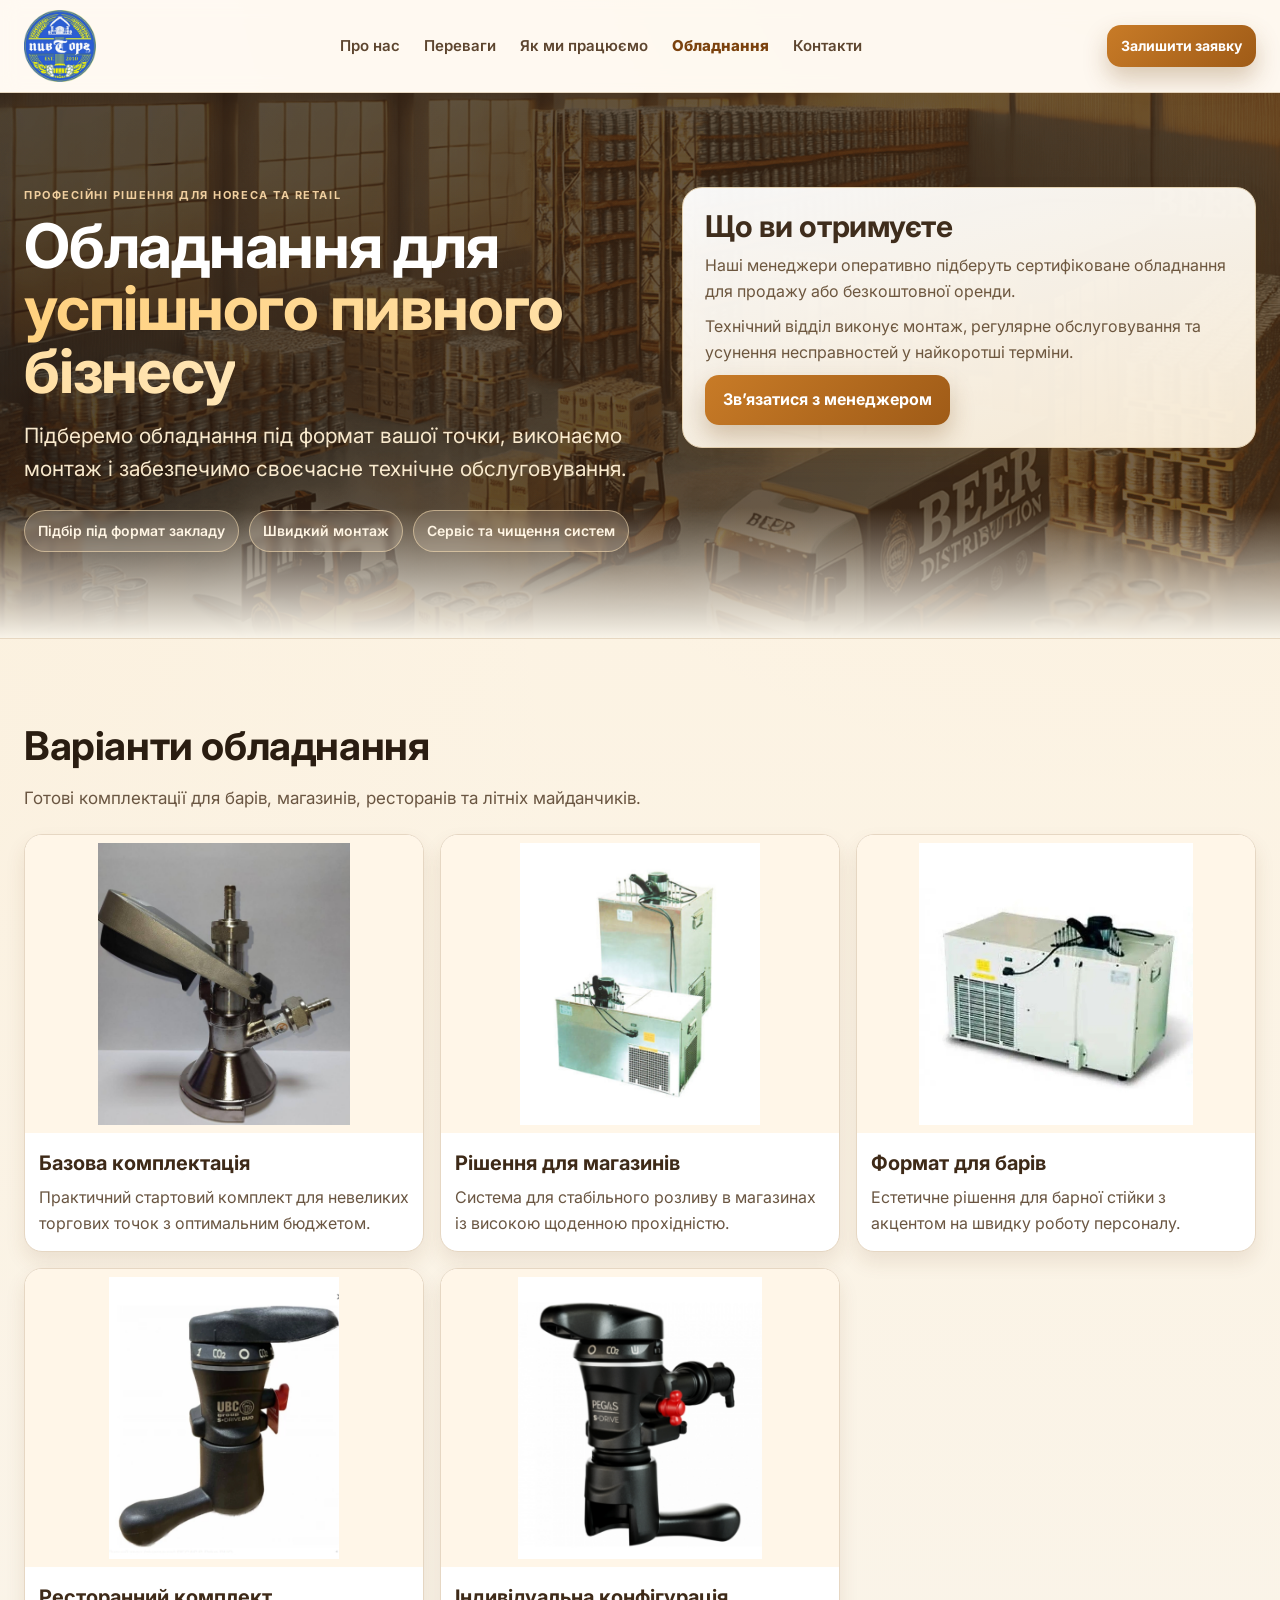
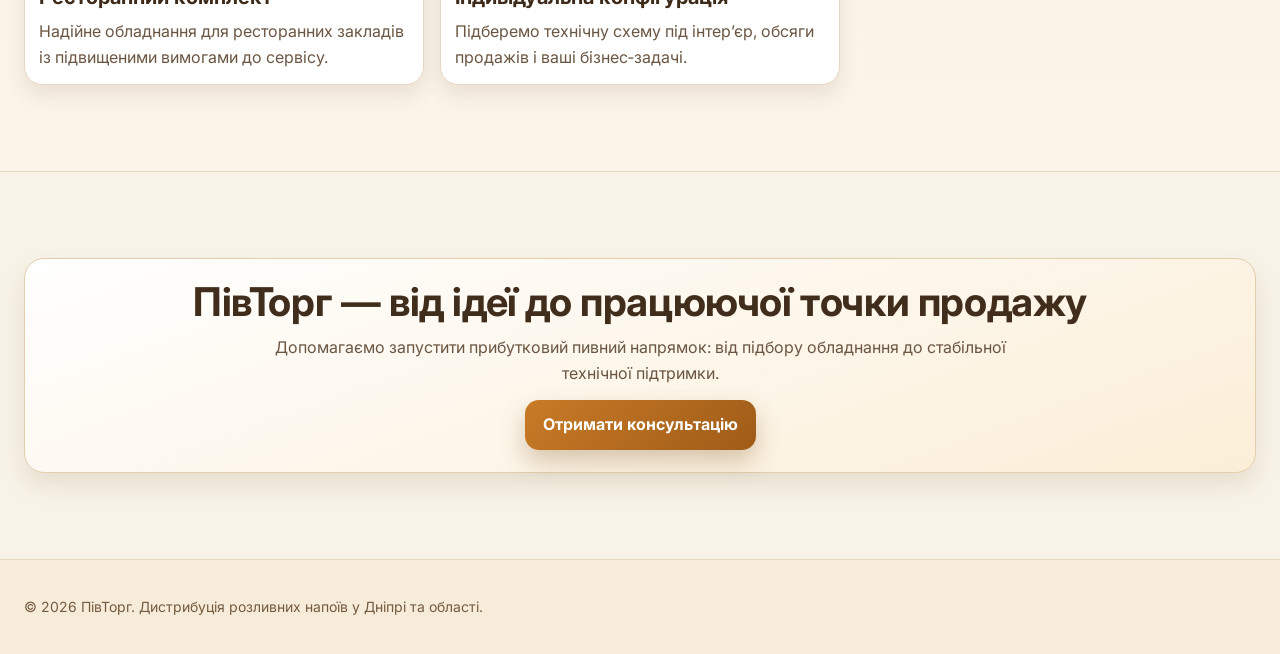
==== obladnannya.html @ 71525293 "Add files via upload" ====
<!doctype html>
<html lang="uk">
<head>
  <meta charset="UTF-8" />
  <meta name="viewport" content="width=device-width, initial-scale=1.0" />
  <title>ПiвТорг — Обладнання</title>
  <meta name="description" content="Професійне обладнання для пивного бізнесу: підбір, монтаж і сервіс від ПiвТорг." />
  <link rel="preconnect" href="https://fonts.googleapis.com">
  <link rel="preconnect" href="https://fonts.gstatic.com" crossorigin>
  <link href="https://fonts.googleapis.com/css2?family=Inter:wght@400;500;600;700;800&display=swap" rel="stylesheet">
  <link rel="stylesheet" href="styles.css" />
</head>
<body>
  <header class="header">
    <div class="container nav">
      <a href="index.html#top" class="brand">
        <img src="assets/images/logo-main.png" alt="ПiвТорг" />
      </a>
      <nav>
        <a href="index.html#about">Про нас</a>
        <a href="index.html#advantages">Переваги</a>
        <a href="index.html#work">Як ми працюємо</a>
        <a href="obladnannya.html" aria-current="page">Обладнання</a>
        <a href="index.html#contacts">Контакти</a>
      </nav>
      <a class="btn btn-sm" href="index.html#lead">Залишити заявку</a>
    </div>
  </header>

  <main>
    <section class="equipment-hero section">
      <div class="container equipment-hero__grid">
        <div>
          <p class="kicker">Професійні рішення для HoReCa та retail</p>
          <h1>Обладнання для <span>успішного пивного бізнесу</span></h1>
          <p class="lead">Підберемо обладнання під формат вашої точки, виконаємо монтаж і забезпечимо своєчасне технічне обслуговування.</p>
          <div class="hero-badges">
            <span>Підбір під формат закладу</span>
            <span>Швидкий монтаж</span>
            <span>Сервіс та чищення систем</span>
          </div>
        </div>
        <article class="equipment-note card">
          <h2>Що ви отримуєте</h2>
          <p>Наші менеджери оперативно підберуть сертифіковане обладнання для продажу або безкоштовної оренди.</p>
          <p>Технічний відділ виконує монтаж, регулярне обслуговування та усунення несправностей у найкоротші терміни.</p>
          <a class="btn" href="index.html#contacts">Звʼязатися з менеджером</a>
        </article>
      </div>
    </section>

    <section class="section section-soft">
      <div class="container">
        <h2>Варіанти обладнання</h2>
        <p class="work-lead">Готові комплектації для барів, магазинів, ресторанів та літніх майданчиків.</p>
        <div class="equipment-grid">
          <article class="equipment-card">
            <img src="assets/images/equipment-01.jpg" alt="Комплектація обладнання 1" />
            <div class="equipment-card__body">
              <h3>Базова комплектація</h3>
              <p>Практичний стартовий комплект для невеликих торгових точок з оптимальним бюджетом.</p>
            </div>
          </article>

          <article class="equipment-card">
            <img src="assets/images/equipment-02.jpg" alt="Комплектація обладнання 2" />
            <div class="equipment-card__body">
              <h3>Рішення для магазинів</h3>
              <p>Система для стабільного розливу в магазинах із високою щоденною прохідністю.</p>
            </div>
          </article>

          <article class="equipment-card">
            <img src="assets/images/equipment-03.jpg" alt="Комплектація обладнання 3" />
            <div class="equipment-card__body">
              <h3>Формат для барів</h3>
              <p>Естетичне рішення для барної стійки з акцентом на швидку роботу персоналу.</p>
            </div>
          </article>

          <article class="equipment-card">
            <img src="assets/images/equipment-04.jpg" alt="Комплектація обладнання 4" />
            <div class="equipment-card__body">
              <h3>Ресторанний комплект</h3>
              <p>Надійне обладнання для ресторанних закладів із підвищеними вимогами до сервісу.</p>
            </div>
          </article>

          <article class="equipment-card">
            <img src="assets/images/equipment-05.jpg" alt="Комплектація обладнання 5" />
            <div class="equipment-card__body">
              <h3>Індивідуальна конфігурація</h3>
              <p>Підберемо технічну схему під інтерʼєр, обсяги продажів і ваші бізнес‑задачі.</p>
            </div>
          </article>
        </div>
      </div>
    </section>

    <section class="section">
      <div class="container equipment-cta card">
        <h2>ПiвТорг — від ідеї до працюючої точки продажу</h2>
        <p>Допомагаємо запустити прибутковий пивний напрямок: від підбору обладнання до стабільної технічної підтримки.</p>
        <a class="btn" href="index.html#lead">Отримати консультацію</a>
      </div>
    </section>
  </main>

  <footer class="footer">
    <div class="container">
      <p>© <span id="year"></span> ПiвТорг. Дистрибуція розливних напоїв у Дніпрі та області.</p>
    </div>
  </footer>

  <script src="script.js"></script>
</body>
</html>
---- styles.css ----
:root {
  --bg: #f8f3e8;
  --surface: #ffffff;
  --text: #2a1d11;
  --muted: #6a5642;
  --line: #e6d7c1;
  --primary: #b46a1f;
  --primary-dark: #8e4f0f;
  --accent: #d0912f;
}

* { box-sizing: border-box; }
html {
  scroll-behavior: smooth;
  scroll-padding-top: 96px;
}
body { margin: 0; padding: 0; }
img { max-width: 100%; display: block; }

body {
  font-family: Inter, system-ui, -apple-system, Segoe UI, Roboto, sans-serif;
  color: var(--text);
  background:
    radial-gradient(circle at 92% -8%, rgba(180, 106, 31, 0.16), transparent 36%),
    radial-gradient(circle at -8% 34%, rgba(208, 145, 47, 0.13), transparent 32%),
    var(--bg);
  line-height: 1.6;
}

.container {
  width: calc(100% - 48px);
  max-width: 1500px;
  margin: 0 auto;
}

.header {
  position: sticky;
  top: 0;
  z-index: 40;
  background: rgba(255, 250, 242, 0.92);
  border-bottom: 1px solid var(--line);
  backdrop-filter: blur(10px);
}

.nav {
  min-height: 92px;
  display: flex;
  align-items: center;
  justify-content: space-between;
  gap: 16px;
}

.brand {
  display: inline-flex;
  align-items: center;
  padding: 6px 0;
}

.brand img {
  height: 72px;
  border-radius: 12px;
  border: none;
  box-shadow: none;
}

nav { display: flex; gap: 24px; }
nav a {
  color: #5d452f;
  text-decoration: none;
  font-weight: 600;
  font-size: 15px;
}
nav a:hover { color: #3b2a1a; }

.btn {
  display: inline-flex;
  align-items: center;
  justify-content: center;
  border: none;
  border-radius: 14px;
  background: linear-gradient(135deg, #c87b27 0%, #9f5b17 100%);
  color: #fff;
  font-weight: 700;
  text-decoration: none;
  cursor: pointer;
  padding: 12px 18px;
  box-shadow: 0 12px 24px rgba(121, 74, 22, 0.28);
  transition: .2s ease;
}
.btn:hover { transform: translateY(-2px); box-shadow: 0 16px 28px rgba(104, 60, 15, 0.34); }
.btn-sm { padding: 10px 14px; font-size: 14px; }

.hero {
  position: relative;
  padding: 88px 0 70px;
  overflow: hidden;
}
.hero::before {
  content: '';
  position: absolute;
  inset: 0;
  background:
    linear-gradient(100deg, rgba(48, 30, 16, 0.66), rgba(113, 69, 25, 0.5)),
    url('assets/images/hero-bg.png') center/cover no-repeat;
  z-index: 0;
}
.hero::after {
  content: '';
  position: absolute;
  inset: auto 0 0;
  height: 130px;
  background: linear-gradient(180deg, rgba(248, 243, 232, 0), rgba(248, 243, 232, 1));
  z-index: 0;
}

.hero-grid {
  position: relative;
  z-index: 1;
  display: grid;
  grid-template-columns: 1.15fr 0.85fr;
  gap: 30px;
  align-items: start;
}

.kicker {
  margin: 0 0 10px;
  color: #f0cf9f;
  font-weight: 700;
  text-transform: uppercase;
  letter-spacing: .14em;
  font-size: 11px;
}

h1 {
  margin: 0;
  color: #ffffff;
  max-width: 860px;
  font-size: clamp(38px, 4.8vw, 66px);
  line-height: 1.02;
  letter-spacing: -.02em;
}
h1 span {
  background: linear-gradient(92deg, #ffd17f, #ffe5b4);
  -webkit-background-clip: text;
  background-clip: text;
  color: transparent;
}

.lead {
  margin: 16px 0 0;
  color: #f8e9cd;
  font-size: clamp(16px, 1.9vw, 21px);
  max-width: 760px;
}

.hero-badges {
  margin-top: 24px;
  display: flex;
  gap: 10px;
  flex-wrap: wrap;
}
.hero-badges span {
  background: rgba(255, 239, 214, 0.18);
  border: 1px solid rgba(252, 226, 181, 0.55);
  color: #fff5e4;
  padding: 9px 13px;
  border-radius: 999px;
  font-weight: 600;
  font-size: 14px;
  backdrop-filter: blur(3px);
}

.hero-proof {
  margin-top: 20px;
  display: grid;
  grid-template-columns: repeat(3, 1fr);
  gap: 10px;
  max-width: 650px;
}
.hero-proof > div {
  background: rgba(255, 255, 255, 0.92);
  border: 1px solid #e7d9c5;
  border-radius: 14px;
  padding: 10px 12px;
}
.hero-proof strong {
  display: block;
  font-size: 22px;
  color: #9a5815;
  line-height: 1;
}
.hero-proof p {
  margin: 6px 0 0;
  font-size: 13px;
  color: #7c644a;
}

.hero-side { display: grid; gap: 12px; }
.hero-note {
  border-style: dashed;
  background: #fff4e3;
}
.hero-note p { margin: 0; color: #6b4e30; font-weight: 600; }

.section {
  padding: 86px 0;
}
.section-soft {
  background: linear-gradient(180deg, rgba(253, 243, 226, 0.82), rgba(250, 244, 233, 0.9));
  border-top: 1px solid var(--line);
  border-bottom: 1px solid var(--line);
}

h2 {
  margin: 0 0 24px;
  font-size: clamp(30px, 3.1vw, 44px);
  letter-spacing: -.01em;
  line-height: 1.1;
}

.about {
  display: grid;
  grid-template-columns: 1fr 1fr;
  gap: 34px;
  align-items: center;
}
.about > div {
  padding: 30px;
  border-radius: 24px;
  background: linear-gradient(165deg, #ffffff, #fdf4e7);
  border: 1px solid #eadcc7;
  box-shadow: 0 18px 36px rgba(119, 80, 35, 0.12);
}
.about p { margin: 12px 0; color: var(--muted); }
.about img {
  width: 100%;
  border-radius: 24px;
  border: 1px solid #e7d9c4;
  box-shadow: 0 20px 36px rgba(97, 61, 23, 0.16);
}


.advantages-layout {
  display: grid;
  grid-template-columns: 0.95fr 1.05fr;
  gap: 24px;
  align-items: start;
}

.advantages-media {
  position: sticky;
  top: 104px;
}

.advantages-media img {
  width: 100%;
  height: min(72vh, 680px);
  object-fit: cover;
  border-radius: 24px;
  border: 1px solid #e5d7c1;
  box-shadow: 0 18px 34px rgba(114, 74, 28, 0.16);
}

.advantages-content {
  padding: 8px 0;
}

.advantages-grid {
  display: grid;
  grid-template-columns: repeat(2, minmax(0, 1fr));
  gap: 16px;
}

.grid-4 {
  display: grid;
  grid-template-columns: repeat(4, 1fr);
  gap: 18px;
}
.card {
  background: var(--surface);
  border: 1px solid #e8d9c4;
  border-radius: 20px;
  padding: 22px;
  box-shadow: 0 12px 24px rgba(111, 72, 27, 0.12);
  transition: .22s ease;
}
.card:hover { transform: translateY(-4px); box-shadow: 0 18px 30px rgba(102, 64, 21, 0.16); }
.card h3 { margin: 0 0 8px; font-size: 20px; }
.card p { margin: 0; color: var(--muted); }

.icon-3d {
  width: 64px;
  height: 64px;
  object-fit: contain;
  margin-bottom: 10px;
  filter: drop-shadow(0 8px 12px rgba(132, 84, 30, 0.24));
}

.work-lead {
  margin: -8px 0 22px;
  color: var(--muted);
  font-size: 17px;
  max-width: 860px;
}

.work-lane {
  display: grid;
  gap: 12px;
}

.work-step {
  display: grid;
  grid-template-columns: 56px minmax(0, 1fr) 150px;
  grid-template-areas:
    "index body image"
    "index tag image";
  gap: 8px 14px;
  align-items: center;
  border: 1px solid #e7d8c3;
  border-radius: 16px;
  padding: 14px;
  background: #ffffff;
  box-shadow: 0 8px 16px rgba(105, 68, 24, 0.08);
}

.work-step:hover {
  border-color: #d4b58d;
  box-shadow: 0 10px 18px rgba(95, 59, 17, 0.12);
}

.work-step__index {
  grid-area: index;
  width: 56px;
  height: 56px;
  border-radius: 12px;
  display: grid;
  place-items: center;
  font-size: 12px;
  font-weight: 800;
  letter-spacing: .08em;
  color: #8f5212;
  background: #fdf0db;
  border: 1px solid #e2c79e;
  box-shadow: none;
}

.work-step__image {
  grid-area: image;
  width: 150px;
  aspect-ratio: 16 / 10;
  height: auto;
  border-radius: 10px;
  object-fit: cover;
  border: 1px solid #e1d0b7;
  justify-self: end;
}

.work-step__body h3 {
  margin: 0 0 4px;
  font-size: 20px;
  color: #3f2d1b;
}

.work-step__body p {
  margin: 0;
  color: #5d6c8f;
  font-size: 15px;
}

.work-step__body {
  grid-area: body;
  min-width: 0;
}

.work-step__tag {
  grid-area: tag;
  align-self: start;
  justify-self: start;
  margin-top: 2px;
  white-space: nowrap;
  border: 1px solid #e5d2b5;
  background: #fff6e8;
  color: #7a5a38;
  border-radius: 999px;
  padding: 5px 10px;
  font-size: 12px;
  font-weight: 600;
}

.partners .lead {
  margin-top: -8px;
  margin-bottom: 22px;
  font-size: 16px;
  color: var(--muted);
}
.logo-marquee {
  overflow: hidden;
  width: 100%;
  border-top: 1px solid #e6d7c1;
  border-bottom: 1px solid #e6d7c1;
  background: linear-gradient(180deg, #fff8ec, #f8efdf);
  mask-image: linear-gradient(90deg, transparent, #000 7%, #000 93%, transparent);
}
.logo-track {
  display: flex;
  align-items: center;
  gap: 18px;
  width: max-content;
  padding: 20px 0;
  animation: marquee 30s linear infinite;
}
.logo-track img {
  width: 144px;
  height: 90px;
  object-fit: contain;
  border: 1px solid #e4d4bc;
  border-radius: 14px;
  padding: 8px;
  background: #ffffff;
  box-shadow: 0 8px 18px rgba(101, 65, 22, 0.12);
}
@keyframes marquee {
  from { transform: translateX(0); }
  to { transform: translateX(-50%); }
}

.contacts {
  display: grid;
  grid-template-columns: 1fr 1fr;
  gap: 22px;
}
.contacts > div {
  border: 1px solid #e8d9c4;
  border-radius: 20px;
  padding: 24px;
  background: linear-gradient(160deg, #ffffff, #fdf4e8);
  box-shadow: 0 14px 28px rgba(104, 66, 22, 0.12);
}

.contacts-panel {
  background:
    radial-gradient(circle at 95% 3%, rgba(180, 106, 31, 0.16), transparent 40%),
    linear-gradient(160deg, #ffffff, #fcf1df) !important;
}

.contacts-head {
  padding: 16px 18px;
  border-radius: 16px;
  border: 1px solid #e5d1b2;
  background: linear-gradient(155deg, #fffaf2, #fbe9cc);
  margin-bottom: 12px;
}

.contacts-kicker {
  margin: 0 0 8px;
  font-size: 12px;
  font-weight: 800;
  letter-spacing: .08em;
  text-transform: uppercase;
  color: #96602a;
}

.contacts-head h2 {
  margin: 0;
  font-size: clamp(26px, 3.1vw, 36px);
  color: #3e2a18;
}

.contacts-head p {
  margin: 10px 0 0;
  color: #6b543c;
  font-weight: 500;
}

.contacts-actions {
  margin-top: 12px;
  display: flex;
  flex-wrap: wrap;
  gap: 8px;
}

.contacts-chip {
  display: inline-flex;
  align-items: center;
  justify-content: center;
  padding: 8px 12px;
  border-radius: 999px;
  border: 1px solid #dbbd93;
  background: #fff7e7;
  color: #7e4d19;
  font-weight: 700;
  font-size: 13px;
  text-decoration: none;
}

.contacts-chip:hover {
  border-color: #c99962;
  background: #ffeed1;
  color: #6a3f12;
}

.contact-cards {
  display: grid;
  grid-template-columns: 1fr;
  gap: 10px;
}

.contact-card {
  padding: 16px;
  border-radius: 14px;
  border: 1px solid #e3d3ba;
  background:
    radial-gradient(circle at 94% 8%, rgba(208, 145, 47, 0.16), transparent 42%),
    #ffffff;
  box-shadow: 0 10px 18px rgba(99, 64, 24, 0.1);
}

.contact-card:hover {
  border-color: #d3b086;
  box-shadow: 0 14px 24px rgba(95, 59, 18, 0.13);
}

.contact-card__meta {
  display: flex;
  align-items: center;
  justify-content: space-between;
  gap: 10px;
  margin-bottom: 8px;
}

.contact-card h3 {
  margin: 0;
  font-size: 18px;
  color: #4a321d;
}

.contact-card__meta span {
  border: 1px solid #e3c59d;
  background: #fff4df;
  color: #7c582f;
  border-radius: 999px;
  padding: 4px 9px;
  font-size: 11px;
  font-weight: 700;
  white-space: nowrap;
}

.contact-card p {
  margin: 4px 0;
  color: var(--muted);
  font-weight: 700;
}

.contacts-social {
  margin-top: 14px;
  padding: 12px 14px;
  border: 1px dashed #dabb90;
  border-radius: 12px;
  color: #684b2f;
  background: rgba(255, 240, 215, 0.74);
}

.contacts-social a {
  margin-left: 6px;
  font-weight: 700;
}

a { color: #9f5b17; }
a:hover { color: #7b420d; }

.form {
  display: grid;
  gap: 11px;
}
.form h2 { margin: 0 0 6px; font-size: 28px; }
.form label {
  display: grid;
  gap: 6px;
  font-size: 14px;
  font-weight: 600;
  color: #5a422a;
}
.form input,
.form textarea {
  width: 100%;
  border: 1px solid #e3d3bb;
  border-radius: 12px;
  padding: 12px;
  font: inherit;
  color: #3a2a1a;
  background: #fffaf2;
  outline: none;
}
.form input::placeholder,
.form textarea::placeholder { color: #a28767; }
.form input:focus,
.form textarea:focus {
  border-color: #cc8a3d;
  box-shadow: 0 0 0 3px rgba(188, 121, 42, 0.2);
}

.check {
  grid-template-columns: 18px 1fr;
  align-items: center;
  gap: 10px;
  font-weight: 500;
}
.check input {
  margin: 0;
  width: 16px;
  height: 16px;
  accent-color: #b56b20;
}

.form-status {
  margin: 0;
  min-height: 20px;
  font-size: 14px;
  color: #6e563c;
}

.footer {
  border-top: 1px solid #e6d7c1;
  background: #f7ecd9;
  padding: 22px 0;
  color: #745b40;
  font-size: 14px;
}

.equipment-hero {
  position: relative;
  overflow: hidden;
  padding-top: 94px;
}

.equipment-hero::before {
  content: '';
  position: absolute;
  inset: 0;
  background:
    linear-gradient(105deg, rgba(44, 28, 15, 0.62), rgba(107, 66, 24, 0.5)),
    url('assets/images/hero-bg.png') center/cover no-repeat;
  z-index: 0;
}

.equipment-hero::after {
  content: '';
  position: absolute;
  inset: auto 0 0;
  height: 130px;
  background: linear-gradient(180deg, rgba(248, 243, 232, 0), rgba(248, 243, 232, 1));
  z-index: 0;
}

.equipment-hero .container {
  position: relative;
  z-index: 1;
}

.equipment-hero__grid {
  display: grid;
  grid-template-columns: 1.05fr 0.95fr;
  gap: 24px;
  align-items: start;
}

.equipment-note {
  background: linear-gradient(165deg, rgba(255, 255, 255, 0.96), rgba(253, 241, 220, 0.95));
  border: 1px solid #e5d2b2;
}

.equipment-note h2 {
  margin: 0 0 10px;
  font-size: 30px;
  color: #3f2d1c;
}

.equipment-note p {
  margin: 0 0 10px;
  color: #6d573f;
}

.equipment-grid {
  display: grid;
  grid-template-columns: repeat(3, minmax(0, 1fr));
  gap: 16px;
}

.equipment-card {
  border: 1px solid #e6d7c3;
  border-radius: 18px;
  overflow: hidden;
  background: #fff;
  box-shadow: 0 10px 20px rgba(94, 60, 20, 0.1);
}

.equipment-card img {
  width: 100%;
  aspect-ratio: 4 / 3;
  height: auto;
  object-fit: contain;
  background: #fff6e8;
  padding: 8px;
  display: block;
}

.equipment-card__body {
  padding: 14px;
}

.equipment-card__body h3 {
  margin: 0 0 6px;
  font-size: 20px;
  color: #3e2a18;
}

.equipment-card__body p {
  margin: 0;
  color: #6a5642;
}

.equipment-cta {
  text-align: center;
  background: linear-gradient(160deg, #fff, #fbeed7);
  border: 1px solid #e2cdac;
}

.equipment-cta h2 {
  margin-bottom: 10px;
  color: #402d1b;
}

.equipment-cta p {
  margin: 0 auto 14px;
  max-width: 760px;
  color: #6a5642;
}

nav a[aria-current='page'] {
  color: #7b420d;
  font-weight: 800;
}

@media (max-width: 980px) {
  nav { display: none; }
  .hero-grid,
  .about,
  .contacts { grid-template-columns: 1fr; }
  .advantages-layout { grid-template-columns: 1fr; }
  .advantages-media { position: relative; top: 0; }
  .advantages-media img { height: clamp(220px, 42vw, 360px); }
  .advantages-grid { grid-template-columns: 1fr 1fr; }
  .equipment-hero__grid { grid-template-columns: 1fr; }
  .equipment-grid { grid-template-columns: 1fr 1fr; }
  .work-step {
    grid-template-columns: 48px minmax(0, 1fr);
    grid-template-areas:
      "index body"
      "index tag"
      "image image";
  }
  .work-step__image {
    width: 100%;
    aspect-ratio: 16 / 9;
    height: auto;
    justify-self: stretch;
  }
  .contacts-head {
    padding: 14px;
  }
  .grid-4 { grid-template-columns: 1fr 1fr; }
  .hero-proof { grid-template-columns: 1fr 1fr 1fr; }
  .section { padding: 72px 0; }
}

@media (max-width: 640px) {
  .container { width: calc(100% - 28px); }
  .brand img { height: 58px; }
  .grid-4 { grid-template-columns: 1fr; }
  .advantages-grid { grid-template-columns: 1fr; }
  .equipment-grid { grid-template-columns: 1fr; }
  .equipment-card img {
    aspect-ratio: 4 / 3;
    height: auto;
    object-fit: contain;
    background: #fff6e8;
    padding: 8px;
  }
  .hero-proof { grid-template-columns: 1fr; }
  .hero { padding: 58px 0 44px; }
  .section { padding: 58px 0; }
  .about > div,
  .contacts > div,
  .card,
  .work-step { border-radius: 16px; }
  .contact-card__meta {
    flex-direction: column;
    align-items: flex-start;
  }
  .work-step {
    grid-template-columns: 1fr;
    grid-template-areas:
      "index"
      "body"
      "tag"
      "image";
    gap: 10px;
    padding: 14px;
  }
  .work-step__index {
    width: 44px;
    height: 44px;
    border-radius: 12px;
  }
  .work-step__image {
    width: 100%;
    aspect-ratio: 4 / 3;
    height: auto;
    object-fit: contain;
    background: #fff6e8;
    padding: 6px;
  }
  .work-step__tag {
    grid-column: auto;
    justify-self: start;
    margin-top: 0;
  }
  .logo-track img { width: 114px; height: 74px; }
}

@media (prefers-reduced-motion: reduce) {
  html { scroll-behavior: auto; }
}
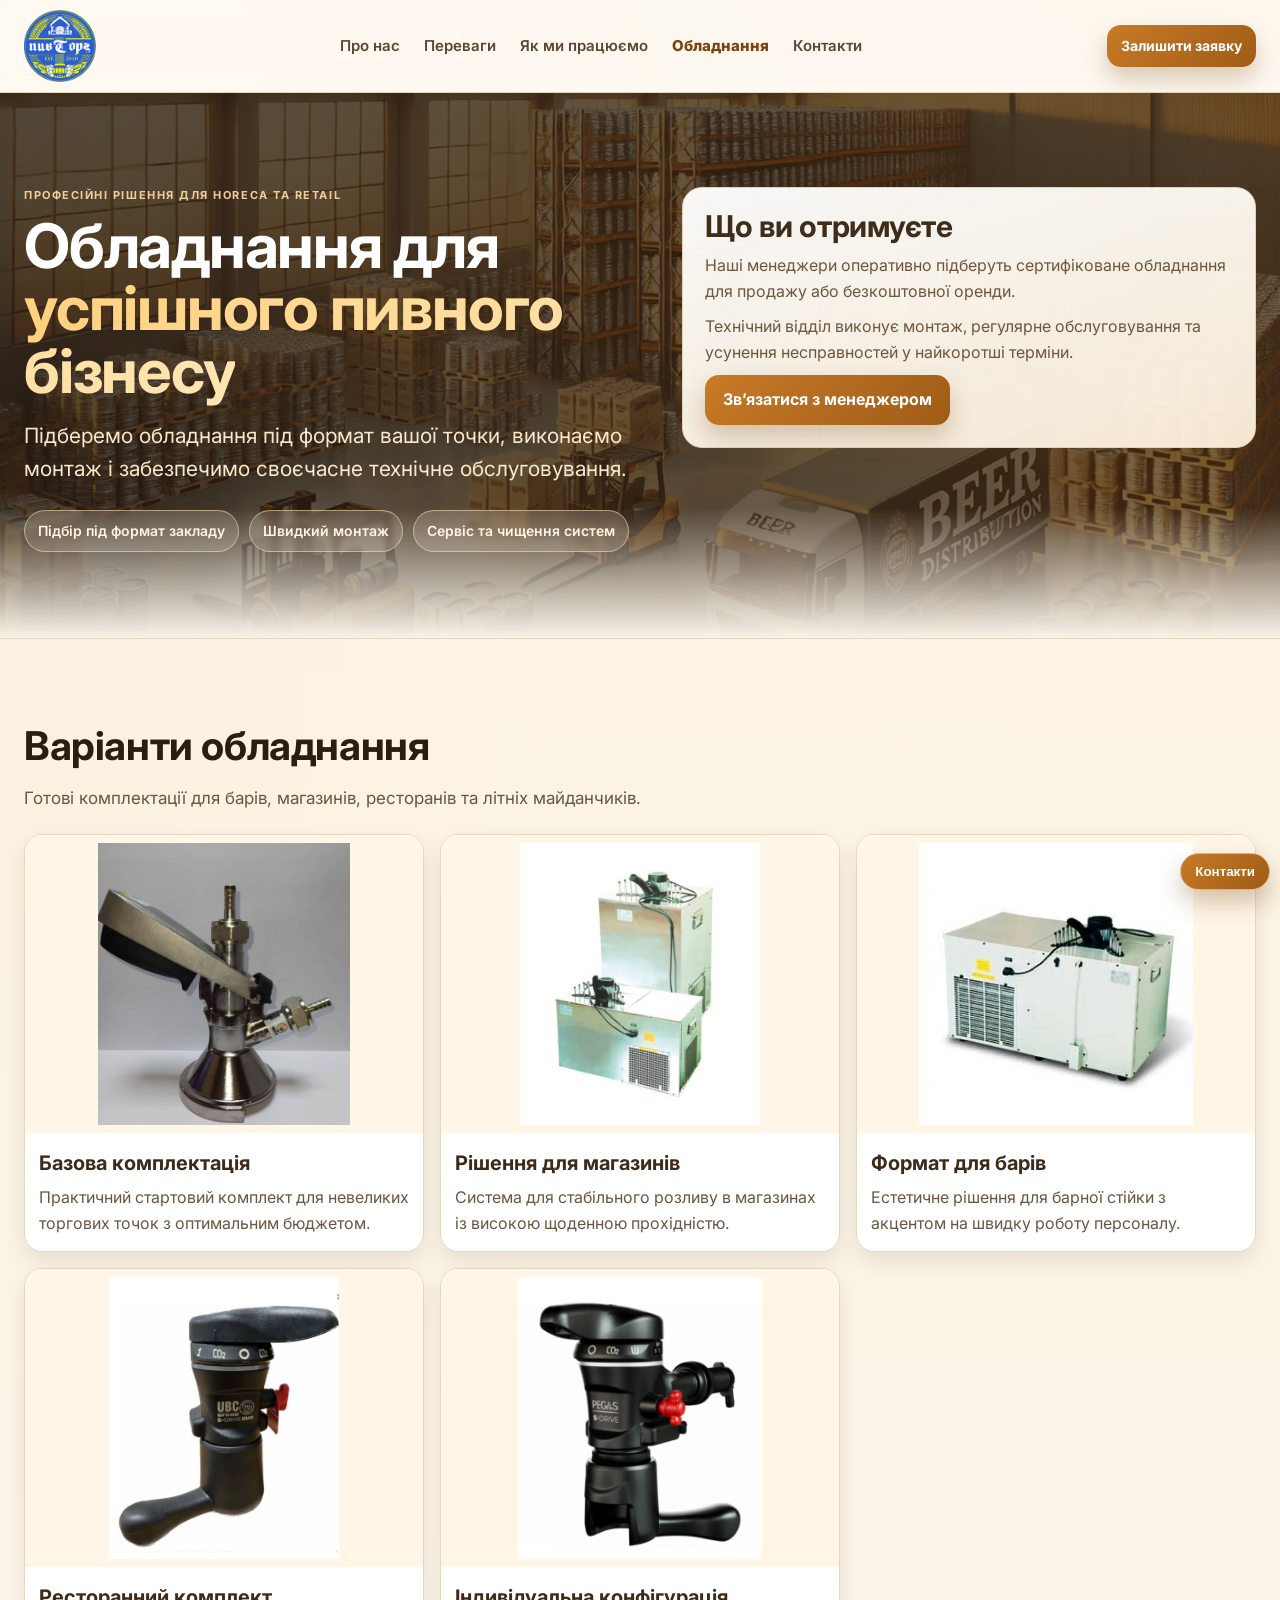
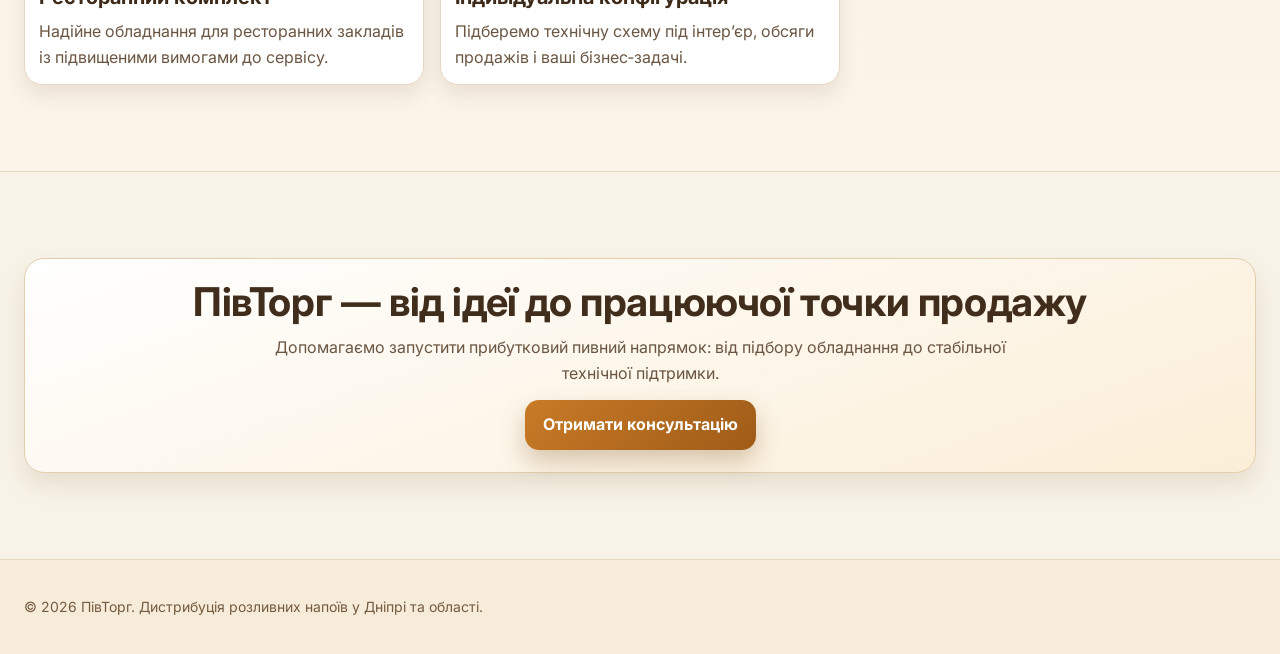
==== commit 061ef5ab: "Add files via upload" ====
--- a/obladnannya.html
+++ b/obladnannya.html
@@ -23,7 +23,23 @@
         <a href="obladnannya.html" aria-current="page">Обладнання</a>
         <a href="index.html#contacts">Контакти</a>
       </nav>
+      <button class="menu-toggle" type="button" aria-label="Відкрити меню" aria-expanded="false" data-menu-toggle>
+        <span></span>
+        <span></span>
+        <span></span>
+      </button>
       <a class="btn btn-sm" href="index.html#lead">Залишити заявку</a>
+    </div>
+    <div class="mobile-menu" data-mobile-menu>
+      <div class="mobile-menu__backdrop" data-menu-close></div>
+      <div class="mobile-menu__panel">
+        <a href="index.html#about" data-menu-link>Про нас</a>
+        <a href="index.html#advantages" data-menu-link>Переваги</a>
+        <a href="index.html#work" data-menu-link>Як ми працюємо</a>
+        <a href="obladnannya.html" data-menu-link>Обладнання</a>
+        <a href="index.html#contacts" data-menu-link>Контакти</a>
+        <a class="btn" href="index.html#lead" data-menu-link>Залишити заявку</a>
+      </div>
     </div>
   </header>
 
@@ -112,6 +128,24 @@
     </div>
   </footer>
 
+  <div class="quick-contact" data-quick-contact>
+    <button class="quick-contact__toggle" type="button" aria-label="Відкрити контакти" aria-expanded="false" data-quick-toggle>
+      Контакти
+    </button>
+    <div class="quick-contact__panel">
+      <a class="quick-contact__icon" href="tel:+380682095250" aria-label="Зателефонувати Олександру">
+        <svg viewBox="0 0 24 24" aria-hidden="true" focusable="false">
+          <path d="M6.6 10.8a15.6 15.6 0 0 0 6.6 6.6l2.2-2.2a1 1 0 0 1 1-.24c1.06.35 2.2.54 3.4.54a1 1 0 0 1 1 1V20a1 1 0 0 1-1 1C10.5 21 3 13.5 3 4a1 1 0 0 1 1-1h3.52a1 1 0 0 1 1 1c0 1.2.2 2.34.54 3.4a1 1 0 0 1-.25 1.02L6.6 10.8z"/>
+        </svg>
+      </a>
+      <a class="quick-contact__icon" href="https://www.instagram.com/_pivtorg_official_/" target="_blank" rel="noreferrer" aria-label="Instagram ПiвТорг">
+        <svg viewBox="0 0 24 24" aria-hidden="true" focusable="false">
+          <path d="M7.5 2h9A5.5 5.5 0 0 1 22 7.5v9A5.5 5.5 0 0 1 16.5 22h-9A5.5 5.5 0 0 1 2 16.5v-9A5.5 5.5 0 0 1 7.5 2zm0 2A3.5 3.5 0 0 0 4 7.5v9A3.5 3.5 0 0 0 7.5 20h9a3.5 3.5 0 0 0 3.5-3.5v-9A3.5 3.5 0 0 0 16.5 4h-9zm10.75 1.5a1.25 1.25 0 1 1 0 2.5 1.25 1.25 0 0 1 0-2.5zM12 7a5 5 0 1 1 0 10 5 5 0 0 1 0-10zm0 2a3 3 0 1 0 0 6 3 3 0 0 0 0-6z"/>
+        </svg>
+      </a>
+    </div>
+  </div>
+
   <script src="script.js"></script>
 </body>
 </html>
--- a/styles.css
+++ b/styles.css
@@ -71,6 +71,157 @@
   font-size: 15px;
 }
 nav a:hover { color: #3b2a1a; }
+
+.menu-toggle {
+  display: none;
+  width: 44px;
+  height: 44px;
+  border-radius: 12px;
+  border: 1px solid #e1cfb2;
+  background: #fff6e8;
+  cursor: pointer;
+  padding: 10px;
+  gap: 4px;
+  align-items: center;
+  justify-content: center;
+  flex-direction: column;
+}
+
+.menu-toggle span {
+  width: 18px;
+  height: 2px;
+  border-radius: 2px;
+  background: #6f451c;
+}
+
+.mobile-menu {
+  position: fixed;
+  inset: 0;
+  z-index: 90;
+  pointer-events: none;
+}
+
+.mobile-menu__backdrop {
+  position: absolute;
+  inset: 0;
+  background: rgba(29, 18, 8, 0.46);
+  opacity: 0;
+  transition: opacity .22s ease;
+}
+
+.mobile-menu__panel {
+  position: absolute;
+  right: 12px;
+  top: 92px;
+  width: min(320px, calc(100% - 24px));
+  border-radius: 16px;
+  border: 1px solid #e2cfb2;
+  background: #fff8ec;
+  box-shadow: 0 20px 34px rgba(87, 56, 20, 0.2);
+  padding: 12px;
+  display: grid;
+  gap: 8px;
+  transform: translateY(-10px) scale(0.98);
+  opacity: 0;
+  transition: .22s ease;
+}
+
+.mobile-menu__panel a {
+  text-decoration: none;
+  color: #4e361f;
+  font-weight: 700;
+  border: 1px solid #ead9c2;
+  border-radius: 12px;
+  padding: 10px 12px;
+  background: #ffffff;
+}
+
+.mobile-menu__panel .btn {
+  margin-top: 4px;
+}
+
+.mobile-menu.is-open {
+  pointer-events: auto;
+}
+
+.mobile-menu.is-open .mobile-menu__backdrop {
+  opacity: 1;
+}
+
+.mobile-menu.is-open .mobile-menu__panel {
+  transform: translateY(0) scale(1);
+  opacity: 1;
+}
+
+body.menu-open {
+  overflow: hidden;
+}
+
+.quick-contact {
+  position: fixed;
+  right: 10px;
+  bottom: 10px;
+  z-index: 95;
+}
+
+.quick-contact__toggle {
+  border: 1px solid #d5b485;
+  background: linear-gradient(135deg, #c87b27 0%, #9f5b17 100%);
+  color: #fff;
+  border-radius: 999px;
+  padding: 10px 14px;
+  font-weight: 700;
+  cursor: pointer;
+  box-shadow: 0 12px 24px rgba(121, 74, 22, 0.32);
+}
+
+.quick-contact__panel {
+  position: absolute;
+  right: 0;
+  bottom: 52px;
+  display: flex;
+  gap: 6px;
+  min-width: auto;
+  max-width: none;
+  border: 1px solid #e1cfb3;
+  border-radius: 999px;
+  background: #fff9ee;
+  box-shadow: 0 14px 26px rgba(88, 58, 22, 0.2);
+  padding: 8px;
+  opacity: 0;
+  transform: translateY(6px);
+  pointer-events: none;
+  transition: .2s ease;
+}
+
+.quick-contact__icon {
+  width: 42px;
+  height: 42px;
+  border-radius: 999px;
+  border: 1px solid #ead9c2;
+  background: #fff;
+  display: inline-flex;
+  align-items: center;
+  justify-content: center;
+  color: #6b4018;
+}
+
+.quick-contact__icon svg {
+  width: 22px;
+  height: 22px;
+  fill: currentColor;
+}
+
+.quick-contact__icon:hover {
+  background: #fff1dc;
+  border-color: #d9b88c;
+}
+
+.quick-contact.is-open .quick-contact__panel {
+  opacity: 1;
+  transform: translateY(0);
+  pointer-events: auto;
+}
 
 .btn {
   display: inline-flex;
@@ -743,6 +894,8 @@
 
 @media (max-width: 980px) {
   nav { display: none; }
+  .btn.btn-sm { display: none; }
+  .menu-toggle { display: inline-flex; }
   .hero-grid,
   .about,
   .contacts { grid-template-columns: 1fr; }
@@ -826,6 +979,19 @@
     margin-top: 0;
   }
   .logo-track img { width: 114px; height: 74px; }
+  .mobile-menu__panel {
+    top: 84px;
+    right: 10px;
+    width: calc(100% - 20px);
+  }
+  .quick-contact {
+    right: 8px;
+    bottom: 8px;
+  }
+  .quick-contact__panel {
+    min-width: auto;
+    max-width: calc(100vw - 16px);
+  }
 }
 
 @media (prefers-reduced-motion: reduce) {
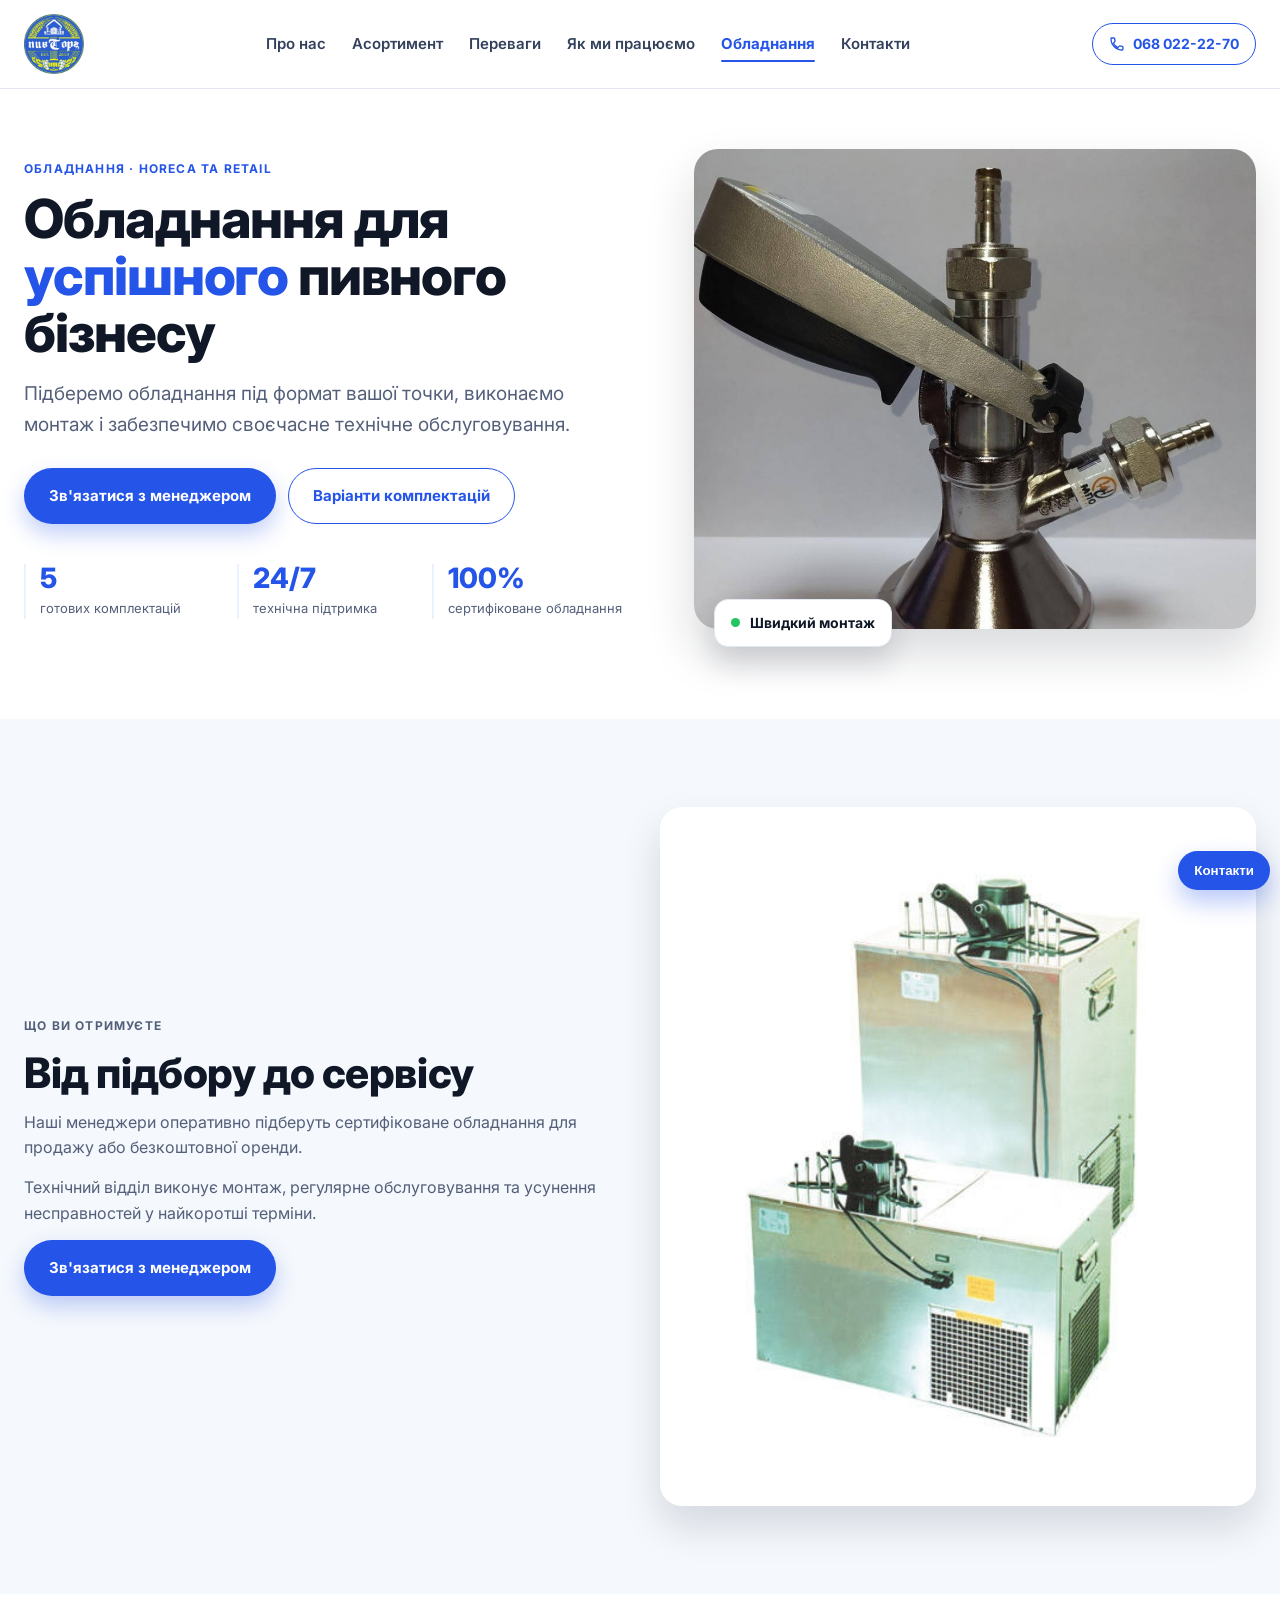
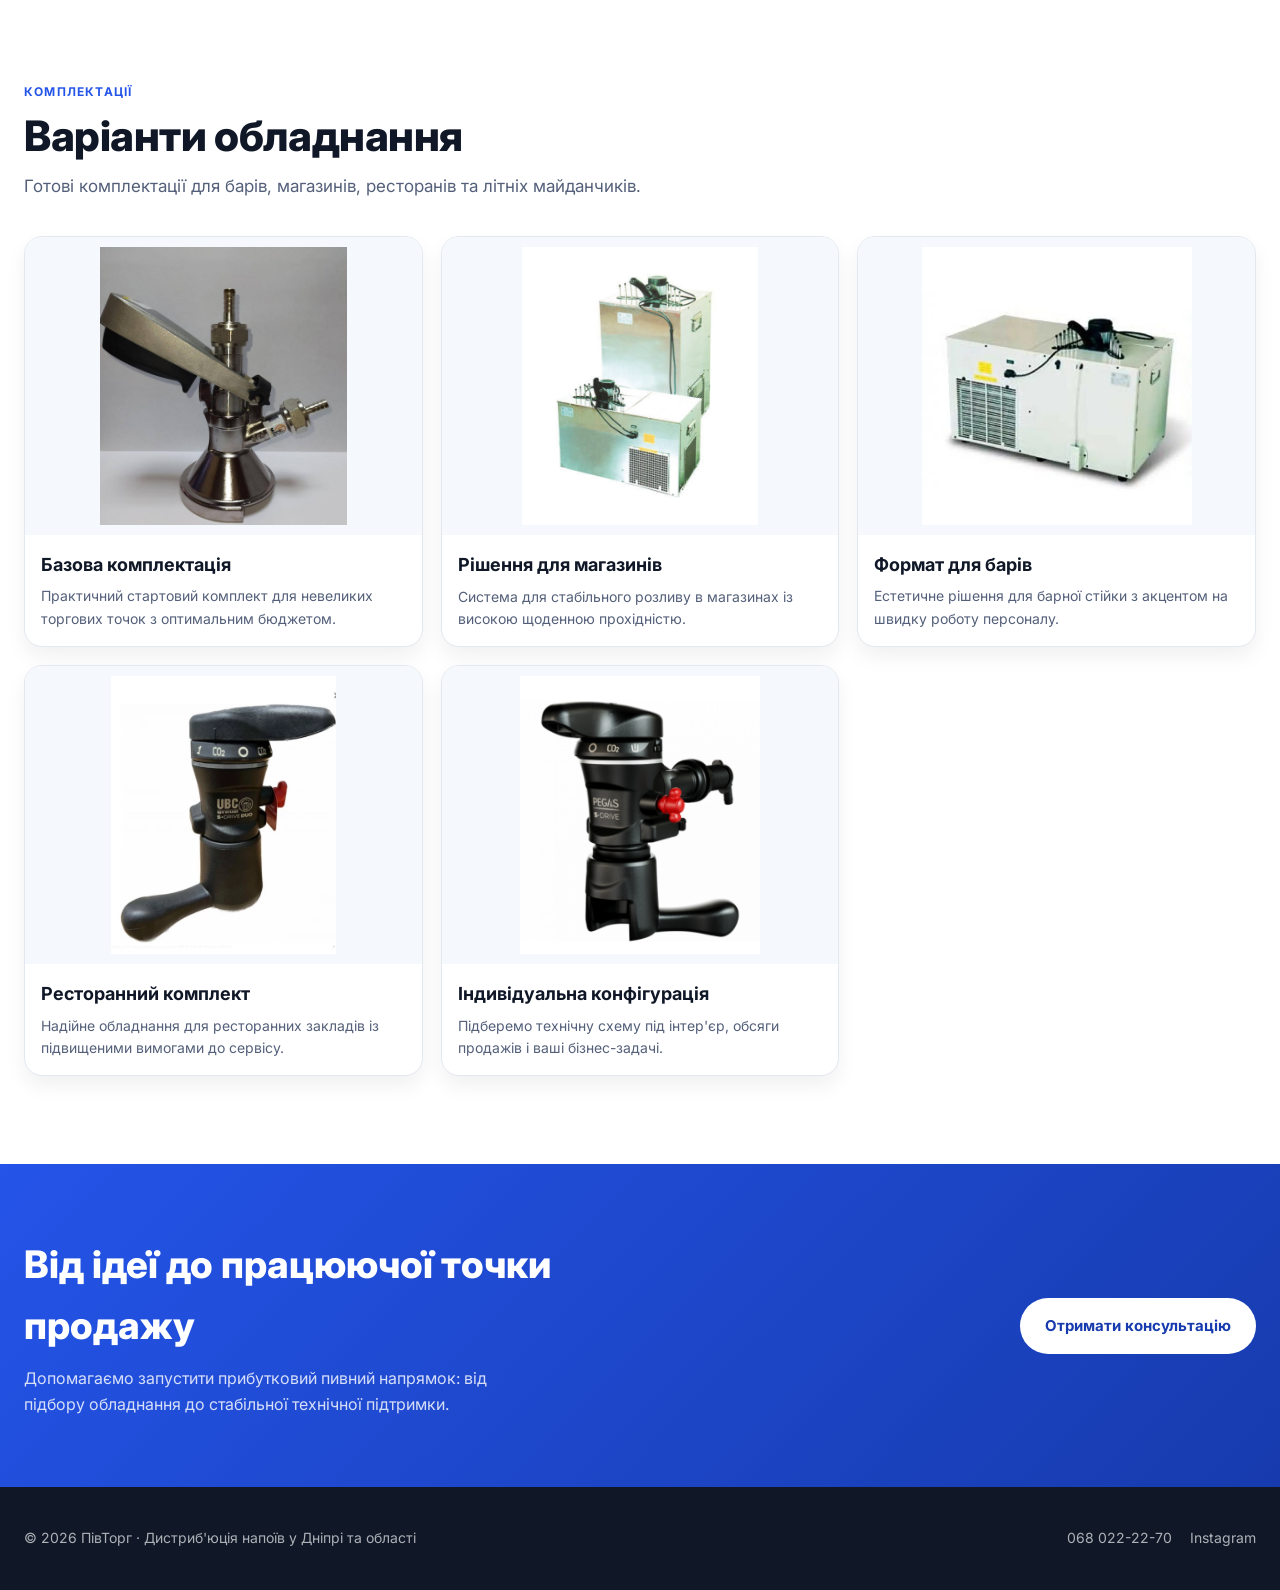
==== commit f272064c: "Initial commit: PivTorg B2B landing with Telegram lead capture Blue/white professional distributor d" ====
--- a/obladnannya.html
+++ b/obladnannya.html
@@ -1,151 +1,178 @@
-<!doctype html>
-<html lang="uk">
-<head>
-  <meta charset="UTF-8" />
-  <meta name="viewport" content="width=device-width, initial-scale=1.0" />
-  <title>ПiвТорг — Обладнання</title>
-  <meta name="description" content="Професійне обладнання для пивного бізнесу: підбір, монтаж і сервіс від ПiвТорг." />
-  <link rel="preconnect" href="https://fonts.googleapis.com">
-  <link rel="preconnect" href="https://fonts.gstatic.com" crossorigin>
-  <link href="https://fonts.googleapis.com/css2?family=Inter:wght@400;500;600;700;800&display=swap" rel="stylesheet">
-  <link rel="stylesheet" href="styles.css" />
-</head>
-<body>
-  <header class="header">
-    <div class="container nav">
-      <a href="index.html#top" class="brand">
-        <img src="assets/images/logo-main.png" alt="ПiвТорг" />
-      </a>
-      <nav>
-        <a href="index.html#about">Про нас</a>
-        <a href="index.html#advantages">Переваги</a>
-        <a href="index.html#work">Як ми працюємо</a>
-        <a href="obladnannya.html" aria-current="page">Обладнання</a>
-        <a href="index.html#contacts">Контакти</a>
-      </nav>
-      <button class="menu-toggle" type="button" aria-label="Відкрити меню" aria-expanded="false" data-menu-toggle>
-        <span></span>
-        <span></span>
-        <span></span>
-      </button>
-      <a class="btn btn-sm" href="index.html#lead">Залишити заявку</a>
-    </div>
-    <div class="mobile-menu" data-mobile-menu>
-      <div class="mobile-menu__backdrop" data-menu-close></div>
-      <div class="mobile-menu__panel">
-        <a href="index.html#about" data-menu-link>Про нас</a>
-        <a href="index.html#advantages" data-menu-link>Переваги</a>
-        <a href="index.html#work" data-menu-link>Як ми працюємо</a>
-        <a href="obladnannya.html" data-menu-link>Обладнання</a>
-        <a href="index.html#contacts" data-menu-link>Контакти</a>
-        <a class="btn" href="index.html#lead" data-menu-link>Залишити заявку</a>
-      </div>
-    </div>
-  </header>
-
-  <main>
-    <section class="equipment-hero section">
-      <div class="container equipment-hero__grid">
-        <div>
-          <p class="kicker">Професійні рішення для HoReCa та retail</p>
-          <h1>Обладнання для <span>успішного пивного бізнесу</span></h1>
-          <p class="lead">Підберемо обладнання під формат вашої точки, виконаємо монтаж і забезпечимо своєчасне технічне обслуговування.</p>
-          <div class="hero-badges">
-            <span>Підбір під формат закладу</span>
-            <span>Швидкий монтаж</span>
-            <span>Сервіс та чищення систем</span>
-          </div>
-        </div>
-        <article class="equipment-note card">
-          <h2>Що ви отримуєте</h2>
-          <p>Наші менеджери оперативно підберуть сертифіковане обладнання для продажу або безкоштовної оренди.</p>
-          <p>Технічний відділ виконує монтаж, регулярне обслуговування та усунення несправностей у найкоротші терміни.</p>
-          <a class="btn" href="index.html#contacts">Звʼязатися з менеджером</a>
-        </article>
-      </div>
-    </section>
-
-    <section class="section section-soft">
-      <div class="container">
-        <h2>Варіанти обладнання</h2>
-        <p class="work-lead">Готові комплектації для барів, магазинів, ресторанів та літніх майданчиків.</p>
-        <div class="equipment-grid">
-          <article class="equipment-card">
-            <img src="assets/images/equipment-01.jpg" alt="Комплектація обладнання 1" />
-            <div class="equipment-card__body">
-              <h3>Базова комплектація</h3>
-              <p>Практичний стартовий комплект для невеликих торгових точок з оптимальним бюджетом.</p>
-            </div>
-          </article>
-
-          <article class="equipment-card">
-            <img src="assets/images/equipment-02.jpg" alt="Комплектація обладнання 2" />
-            <div class="equipment-card__body">
-              <h3>Рішення для магазинів</h3>
-              <p>Система для стабільного розливу в магазинах із високою щоденною прохідністю.</p>
-            </div>
-          </article>
-
-          <article class="equipment-card">
-            <img src="assets/images/equipment-03.jpg" alt="Комплектація обладнання 3" />
-            <div class="equipment-card__body">
-              <h3>Формат для барів</h3>
-              <p>Естетичне рішення для барної стійки з акцентом на швидку роботу персоналу.</p>
-            </div>
-          </article>
-
-          <article class="equipment-card">
-            <img src="assets/images/equipment-04.jpg" alt="Комплектація обладнання 4" />
-            <div class="equipment-card__body">
-              <h3>Ресторанний комплект</h3>
-              <p>Надійне обладнання для ресторанних закладів із підвищеними вимогами до сервісу.</p>
-            </div>
-          </article>
-
-          <article class="equipment-card">
-            <img src="assets/images/equipment-05.jpg" alt="Комплектація обладнання 5" />
-            <div class="equipment-card__body">
-              <h3>Індивідуальна конфігурація</h3>
-              <p>Підберемо технічну схему під інтерʼєр, обсяги продажів і ваші бізнес‑задачі.</p>
-            </div>
-          </article>
-        </div>
-      </div>
-    </section>
-
-    <section class="section">
-      <div class="container equipment-cta card">
-        <h2>ПiвТорг — від ідеї до працюючої точки продажу</h2>
-        <p>Допомагаємо запустити прибутковий пивний напрямок: від підбору обладнання до стабільної технічної підтримки.</p>
-        <a class="btn" href="index.html#lead">Отримати консультацію</a>
-      </div>
-    </section>
-  </main>
-
-  <footer class="footer">
-    <div class="container">
-      <p>© <span id="year"></span> ПiвТорг. Дистрибуція розливних напоїв у Дніпрі та області.</p>
-    </div>
-  </footer>
-
-  <div class="quick-contact" data-quick-contact>
-    <button class="quick-contact__toggle" type="button" aria-label="Відкрити контакти" aria-expanded="false" data-quick-toggle>
-      Контакти
-    </button>
-    <div class="quick-contact__panel">
-      <a class="quick-contact__icon" href="tel:+380682095250" aria-label="Зателефонувати Олександру">
-        <svg viewBox="0 0 24 24" aria-hidden="true" focusable="false">
-          <path d="M6.6 10.8a15.6 15.6 0 0 0 6.6 6.6l2.2-2.2a1 1 0 0 1 1-.24c1.06.35 2.2.54 3.4.54a1 1 0 0 1 1 1V20a1 1 0 0 1-1 1C10.5 21 3 13.5 3 4a1 1 0 0 1 1-1h3.52a1 1 0 0 1 1 1c0 1.2.2 2.34.54 3.4a1 1 0 0 1-.25 1.02L6.6 10.8z"/>
-        </svg>
-      </a>
-      <a class="quick-contact__icon" href="https://www.instagram.com/_pivtorg_official_/" target="_blank" rel="noreferrer" aria-label="Instagram ПiвТорг">
-        <svg viewBox="0 0 24 24" aria-hidden="true" focusable="false">
-          <path d="M7.5 2h9A5.5 5.5 0 0 1 22 7.5v9A5.5 5.5 0 0 1 16.5 22h-9A5.5 5.5 0 0 1 2 16.5v-9A5.5 5.5 0 0 1 7.5 2zm0 2A3.5 3.5 0 0 0 4 7.5v9A3.5 3.5 0 0 0 7.5 20h9a3.5 3.5 0 0 0 3.5-3.5v-9A3.5 3.5 0 0 0 16.5 4h-9zm10.75 1.5a1.25 1.25 0 1 1 0 2.5 1.25 1.25 0 0 1 0-2.5zM12 7a5 5 0 1 1 0 10 5 5 0 0 1 0-10zm0 2a3 3 0 1 0 0 6 3 3 0 0 0 0-6z"/>
-        </svg>
-      </a>
-    </div>
-  </div>
-
-  <script src="script.js"></script>
-</body>
-</html>
+<!doctype html>
+<html lang="uk">
+<head>
+  <meta charset="UTF-8" />
+  <meta name="viewport" content="width=device-width, initial-scale=1.0" />
+  <title>ПiвТорг — Обладнання</title>
+  <meta name="description" content="Професійне обладнання для пивного бізнесу: підбір, монтаж і сервіс від ПiвТорг." />
+  <link rel="preconnect" href="https://fonts.googleapis.com">
+  <link rel="preconnect" href="https://fonts.gstatic.com" crossorigin>
+  <link href="https://fonts.googleapis.com/css2?family=Inter:wght@400;500;600;700;800&display=swap" rel="stylesheet">
+  <link rel="icon" href="assets/favicon/favicon.ico" sizes="any">
+  <link rel="icon" type="image/png" sizes="32x32" href="assets/favicon/favicon-32x32.png">
+  <link rel="icon" type="image/png" sizes="16x16" href="assets/favicon/favicon-16x16.png">
+  <link rel="apple-touch-icon" href="assets/favicon/apple-touch-icon.png">
+  <link rel="stylesheet" href="styles.css" />
+</head>
+<body>
+  <header class="header">
+    <div class="container nav">
+      <a href="index.html#top" class="brand">
+        <img src="assets/images/logo-main.png" alt="ПiвТорг" />
+      </a>
+      <nav>
+        <a href="index.html#about">Про нас</a>
+        <a href="index.html#assortment">Асортимент</a>
+        <a href="index.html#advantages">Переваги</a>
+        <a href="index.html#work">Як ми працюємо</a>
+        <a href="obladnannya.html" aria-current="page">Обладнання</a>
+        <a href="index.html#contacts">Контакти</a>
+      </nav>
+      <a class="phone-pill" href="tel:+380680222270">
+        <svg width="16" height="16" viewBox="0 0 24 24" fill="none" stroke="currentColor" stroke-width="2" stroke-linecap="round" stroke-linejoin="round" aria-hidden="true" focusable="false"><path d="M6.6 10.8a15.6 15.6 0 0 0 6.6 6.6l2.2-2.2a1 1 0 0 1 1.02-.24c1.06.35 2.2.54 3.4.54a1 1 0 0 1 1 1V20a1 1 0 0 1-1 1C10.5 21 3 13.5 3 4a1 1 0 0 1 1-1h3.52a1 1 0 0 1 1 1c0 1.2.2 2.34.54 3.4a1 1 0 0 1-.25 1.02L6.6 10.8z"/></svg>
+        068 022-22-70
+      </a>
+      <button class="menu-toggle" type="button" aria-label="Відкрити меню" aria-expanded="false" data-menu-toggle>
+        <span></span>
+        <span></span>
+        <span></span>
+      </button>
+    </div>
+    <div class="mobile-menu" data-mobile-menu>
+      <div class="mobile-menu__backdrop" data-menu-close></div>
+      <div class="mobile-menu__panel">
+        <a href="index.html#about" data-menu-link>Про нас</a>
+        <a href="index.html#assortment" data-menu-link>Асортимент</a>
+        <a href="index.html#advantages" data-menu-link>Переваги</a>
+        <a href="index.html#work" data-menu-link>Як ми працюємо</a>
+        <a href="obladnannya.html" data-menu-link>Обладнання</a>
+        <a href="index.html#contacts" data-menu-link>Контакти</a>
+        <a class="btn" href="index.html#lead" data-menu-link>Залишити заявку</a>
+      </div>
+    </div>
+  </header>
+
+  <main>
+    <section class="hero">
+      <div class="container hero-grid">
+        <div>
+          <p class="kicker">Обладнання · HoReCa та Retail</p>
+          <h1>Обладнання для <span>успішного</span> пивного бізнесу</h1>
+          <p class="lead">Підберемо обладнання під формат вашої точки, виконаємо монтаж і забезпечимо своєчасне технічне обслуговування.</p>
+          <div class="hero-ctas">
+            <a class="btn" href="index.html#lead">Зв'язатися з менеджером</a>
+            <a class="pill-outline" href="#variants">Варіанти комплектацій</a>
+          </div>
+          <div class="stat-row">
+            <div><strong>5</strong><p>готових комплектацій</p></div>
+            <div><strong>24/7</strong><p>технічна підтримка</p></div>
+            <div><strong>100%</strong><p>сертифіковане обладнання</p></div>
+          </div>
+        </div>
+        <div class="hero-photo">
+          <img src="assets/images/equipment-01.jpg" alt="Обладнання для розливу напоїв" />
+          <div class="hero-badge-float"><span class="dot"></span>Швидкий монтаж</div>
+        </div>
+      </div>
+    </section>
+
+    <section class="section section-soft">
+      <div class="container about-grid">
+        <div>
+          <p class="kicker">Що ви отримуєте</p>
+          <h2 class="section-title">Від підбору до сервісу</h2>
+          <p>Наші менеджери оперативно підберуть сертифіковане обладнання для продажу або безкоштовної оренди.</p>
+          <p>Технічний відділ виконує монтаж, регулярне обслуговування та усунення несправностей у найкоротші терміни.</p>
+          <a class="btn" href="index.html#contacts">Зв'язатися з менеджером</a>
+        </div>
+        <img src="assets/images/equipment-02.jpg" alt="Комплектація обладнання" />
+      </div>
+    </section>
+
+    <section id="variants" class="section">
+      <div class="container">
+        <p class="kicker">Комплектації</p>
+        <h2 class="section-title">Варіанти обладнання</h2>
+        <p class="section-lead">Готові комплектації для барів, магазинів, ресторанів та літніх майданчиків.</p>
+        <div class="equipment-grid">
+          <article class="equipment-card">
+            <img src="assets/images/equipment-01.jpg" alt="Комплектація обладнання 1" />
+            <div class="equipment-card__body">
+              <h3>Базова комплектація</h3>
+              <p>Практичний стартовий комплект для невеликих торгових точок з оптимальним бюджетом.</p>
+            </div>
+          </article>
+          <article class="equipment-card">
+            <img src="assets/images/equipment-02.jpg" alt="Комплектація обладнання 2" />
+            <div class="equipment-card__body">
+              <h3>Рішення для магазинів</h3>
+              <p>Система для стабільного розливу в магазинах із високою щоденною прохідністю.</p>
+            </div>
+          </article>
+          <article class="equipment-card">
+            <img src="assets/images/equipment-03.jpg" alt="Комплектація обладнання 3" />
+            <div class="equipment-card__body">
+              <h3>Формат для барів</h3>
+              <p>Естетичне рішення для барної стійки з акцентом на швидку роботу персоналу.</p>
+            </div>
+          </article>
+          <article class="equipment-card">
+            <img src="assets/images/equipment-04.jpg" alt="Комплектація обладнання 4" />
+            <div class="equipment-card__body">
+              <h3>Ресторанний комплект</h3>
+              <p>Надійне обладнання для ресторанних закладів із підвищеними вимогами до сервісу.</p>
+            </div>
+          </article>
+          <article class="equipment-card">
+            <img src="assets/images/equipment-05.jpg" alt="Комплектація обладнання 5" />
+            <div class="equipment-card__body">
+              <h3>Індивідуальна конфігурація</h3>
+              <p>Підберемо технічну схему під інтер'єр, обсяги продажів і ваші бізнес-задачі.</p>
+            </div>
+          </article>
+        </div>
+      </div>
+    </section>
+
+    <section class="closing">
+      <div class="container closing-inner">
+        <div>
+          <h2>Від ідеї до працюючої точки продажу</h2>
+          <p>Допомагаємо запустити прибутковий пивний напрямок: від підбору обладнання до стабільної технічної підтримки.</p>
+        </div>
+        <a class="btn" href="index.html#lead">Отримати консультацію</a>
+      </div>
+    </section>
+  </main>
+
+  <footer class="footer">
+    <div class="container footer-grid">
+      <p>© <span id="year"></span> ПiвТорг · Дистриб'юція напоїв у Дніпрі та області</p>
+      <div class="footer-links">
+        <a href="tel:+380680222270">068 022-22-70</a>
+        <a href="https://www.instagram.com/_pivtorg_official_/" target="_blank" rel="noreferrer">Instagram</a>
+      </div>
+    </div>
+  </footer>
+
+  <div class="quick-contact" data-quick-contact>
+    <button class="quick-contact__toggle" type="button" aria-label="Відкрити контакти" aria-expanded="false" data-quick-toggle>
+      Контакти
+    </button>
+    <div class="quick-contact__panel">
+      <a class="quick-contact__icon" href="tel:+380682095250" aria-label="Зателефонувати Олександру">
+        <svg viewBox="0 0 24 24" aria-hidden="true" focusable="false">
+          <path d="M6.6 10.8a15.6 15.6 0 0 0 6.6 6.6l2.2-2.2a1 1 0 0 1 1-.24c1.06.35 2.2.54 3.4.54a1 1 0 0 1 1 1V20a1 1 0 0 1-1 1C10.5 21 3 13.5 3 4a1 1 0 0 1 1-1h3.52a1 1 0 0 1 1 1c0 1.2.2 2.34.54 3.4a1 1 0 0 1-.25 1.02L6.6 10.8z"/>
+        </svg>
+      </a>
+      <a class="quick-contact__icon" href="https://www.instagram.com/_pivtorg_official_/" target="_blank" rel="noreferrer" aria-label="Instagram ПiвТорг">
+        <svg viewBox="0 0 24 24" aria-hidden="true" focusable="false">
+          <path d="M7.5 2h9A5.5 5.5 0 0 1 22 7.5v9A5.5 5.5 0 0 1 16.5 22h-9A5.5 5.5 0 0 1 2 16.5v-9A5.5 5.5 0 0 1 7.5 2zm0 2A3.5 3.5 0 0 0 4 7.5v9A3.5 3.5 0 0 0 7.5 20h9a3.5 3.5 0 0 0 3.5-3.5v-9A3.5 3.5 0 0 0 16.5 4h-9zm10.75 1.5a1.25 1.25 0 1 1 0 2.5 1.25 1.25 0 0 1 0-2.5zM12 7a5 5 0 1 1 0 10 5 5 0 0 1 0-10zm0 2a3 3 0 1 0 0 6 3 3 0 0 0 0-6z"/>
+        </svg>
+      </a>
+    </div>
+  </div>
+
+  <script src="script.js"></script>
+</body>
+</html>
--- a/styles.css
+++ b/styles.css
@@ -1,999 +1,652 @@
- :root {
-  --bg: #f8f3e8;
-  --surface: #ffffff;
-  --text: #2a1d11;
-  --muted: #6a5642;
-  --line: #e6d7c1;
-  --primary: #b46a1f;
-  --primary-dark: #8e4f0f;
-  --accent: #d0912f;
-}
-
-* { box-sizing: border-box; }
-html {
-  scroll-behavior: smooth;
-  scroll-padding-top: 96px;
-}
-body { margin: 0; padding: 0; }
-img { max-width: 100%; display: block; }
-
-body {
-  font-family: Inter, system-ui, -apple-system, Segoe UI, Roboto, sans-serif;
-  color: var(--text);
-  background:
-    radial-gradient(circle at 92% -8%, rgba(180, 106, 31, 0.16), transparent 36%),
-    radial-gradient(circle at -8% 34%, rgba(208, 145, 47, 0.13), transparent 32%),
-    var(--bg);
-  line-height: 1.6;
-}
-
-.container {
-  width: calc(100% - 48px);
-  max-width: 1500px;
-  margin: 0 auto;
-}
-
-.header {
-  position: sticky;
-  top: 0;
-  z-index: 40;
-  background: rgba(255, 250, 242, 0.92);
-  border-bottom: 1px solid var(--line);
-  backdrop-filter: blur(10px);
-}
-
-.nav {
-  min-height: 92px;
-  display: flex;
-  align-items: center;
-  justify-content: space-between;
-  gap: 16px;
-}
-
-.brand {
-  display: inline-flex;
-  align-items: center;
-  padding: 6px 0;
-}
-
-.brand img {
-  height: 72px;
-  border-radius: 12px;
-  border: none;
-  box-shadow: none;
-}
-
-nav { display: flex; gap: 24px; }
-nav a {
-  color: #5d452f;
-  text-decoration: none;
-  font-weight: 600;
-  font-size: 15px;
-}
-nav a:hover { color: #3b2a1a; }
-
-.menu-toggle {
-  display: none;
-  width: 44px;
-  height: 44px;
-  border-radius: 12px;
-  border: 1px solid #e1cfb2;
-  background: #fff6e8;
-  cursor: pointer;
-  padding: 10px;
-  gap: 4px;
-  align-items: center;
-  justify-content: center;
-  flex-direction: column;
-}
-
-.menu-toggle span {
-  width: 18px;
-  height: 2px;
-  border-radius: 2px;
-  background: #6f451c;
-}
-
-.mobile-menu {
-  position: fixed;
-  inset: 0;
-  z-index: 90;
-  pointer-events: none;
-}
-
-.mobile-menu__backdrop {
-  position: absolute;
-  inset: 0;
-  background: rgba(29, 18, 8, 0.46);
-  opacity: 0;
-  transition: opacity .22s ease;
-}
-
-.mobile-menu__panel {
-  position: absolute;
-  right: 12px;
-  top: 92px;
-  width: min(320px, calc(100% - 24px));
-  border-radius: 16px;
-  border: 1px solid #e2cfb2;
-  background: #fff8ec;
-  box-shadow: 0 20px 34px rgba(87, 56, 20, 0.2);
-  padding: 12px;
-  display: grid;
-  gap: 8px;
-  transform: translateY(-10px) scale(0.98);
-  opacity: 0;
-  transition: .22s ease;
-}
-
-.mobile-menu__panel a {
-  text-decoration: none;
-  color: #4e361f;
-  font-weight: 700;
-  border: 1px solid #ead9c2;
-  border-radius: 12px;
-  padding: 10px 12px;
-  background: #ffffff;
-}
-
-.mobile-menu__panel .btn {
-  margin-top: 4px;
-}
-
-.mobile-menu.is-open {
-  pointer-events: auto;
-}
-
-.mobile-menu.is-open .mobile-menu__backdrop {
-  opacity: 1;
-}
-
-.mobile-menu.is-open .mobile-menu__panel {
-  transform: translateY(0) scale(1);
-  opacity: 1;
-}
-
-body.menu-open {
-  overflow: hidden;
-}
-
-.quick-contact {
-  position: fixed;
-  right: 10px;
-  bottom: 10px;
-  z-index: 95;
-}
-
-.quick-contact__toggle {
-  border: 1px solid #d5b485;
-  background: linear-gradient(135deg, #c87b27 0%, #9f5b17 100%);
-  color: #fff;
-  border-radius: 999px;
-  padding: 10px 14px;
-  font-weight: 700;
-  cursor: pointer;
-  box-shadow: 0 12px 24px rgba(121, 74, 22, 0.32);
-}
-
-.quick-contact__panel {
-  position: absolute;
-  right: 0;
-  bottom: 52px;
-  display: flex;
-  gap: 6px;
-  min-width: auto;
-  max-width: none;
-  border: 1px solid #e1cfb3;
-  border-radius: 999px;
-  background: #fff9ee;
-  box-shadow: 0 14px 26px rgba(88, 58, 22, 0.2);
-  padding: 8px;
-  opacity: 0;
-  transform: translateY(6px);
-  pointer-events: none;
-  transition: .2s ease;
-}
-
-.quick-contact__icon {
-  width: 42px;
-  height: 42px;
-  border-radius: 999px;
-  border: 1px solid #ead9c2;
-  background: #fff;
-  display: inline-flex;
-  align-items: center;
-  justify-content: center;
-  color: #6b4018;
-}
-
-.quick-contact__icon svg {
-  width: 22px;
-  height: 22px;
-  fill: currentColor;
-}
-
-.quick-contact__icon:hover {
-  background: #fff1dc;
-  border-color: #d9b88c;
-}
-
-.quick-contact.is-open .quick-contact__panel {
-  opacity: 1;
-  transform: translateY(0);
-  pointer-events: auto;
-}
-
-.btn {
-  display: inline-flex;
-  align-items: center;
-  justify-content: center;
-  border: none;
-  border-radius: 14px;
-  background: linear-gradient(135deg, #c87b27 0%, #9f5b17 100%);
-  color: #fff;
-  font-weight: 700;
-  text-decoration: none;
-  cursor: pointer;
-  padding: 12px 18px;
-  box-shadow: 0 12px 24px rgba(121, 74, 22, 0.28);
-  transition: .2s ease;
-}
-.btn:hover { transform: translateY(-2px); box-shadow: 0 16px 28px rgba(104, 60, 15, 0.34); }
-.btn-sm { padding: 10px 14px; font-size: 14px; }
-
-.hero {
-  position: relative;
-  padding: 88px 0 70px;
-  overflow: hidden;
-}
-.hero::before {
-  content: '';
-  position: absolute;
-  inset: 0;
-  background:
-    linear-gradient(100deg, rgba(48, 30, 16, 0.66), rgba(113, 69, 25, 0.5)),
-    url('assets/images/hero-bg.png') center/cover no-repeat;
-  z-index: 0;
-}
-.hero::after {
-  content: '';
-  position: absolute;
-  inset: auto 0 0;
-  height: 130px;
-  background: linear-gradient(180deg, rgba(248, 243, 232, 0), rgba(248, 243, 232, 1));
-  z-index: 0;
-}
-
-.hero-grid {
-  position: relative;
-  z-index: 1;
-  display: grid;
-  grid-template-columns: 1.15fr 0.85fr;
-  gap: 30px;
-  align-items: start;
-}
-
-.kicker {
-  margin: 0 0 10px;
-  color: #f0cf9f;
-  font-weight: 700;
-  text-transform: uppercase;
-  letter-spacing: .14em;
-  font-size: 11px;
-}
-
-h1 {
-  margin: 0;
-  color: #ffffff;
-  max-width: 860px;
-  font-size: clamp(38px, 4.8vw, 66px);
-  line-height: 1.02;
-  letter-spacing: -.02em;
-}
-h1 span {
-  background: linear-gradient(92deg, #ffd17f, #ffe5b4);
-  -webkit-background-clip: text;
-  background-clip: text;
-  color: transparent;
-}
-
-.lead {
-  margin: 16px 0 0;
-  color: #f8e9cd;
-  font-size: clamp(16px, 1.9vw, 21px);
-  max-width: 760px;
-}
-
-.hero-badges {
-  margin-top: 24px;
-  display: flex;
-  gap: 10px;
-  flex-wrap: wrap;
-}
-.hero-badges span {
-  background: rgba(255, 239, 214, 0.18);
-  border: 1px solid rgba(252, 226, 181, 0.55);
-  color: #fff5e4;
-  padding: 9px 13px;
-  border-radius: 999px;
-  font-weight: 600;
-  font-size: 14px;
-  backdrop-filter: blur(3px);
-}
-
-.hero-proof {
-  margin-top: 20px;
-  display: grid;
-  grid-template-columns: repeat(3, 1fr);
-  gap: 10px;
-  max-width: 650px;
-}
-.hero-proof > div {
-  background: rgba(255, 255, 255, 0.92);
-  border: 1px solid #e7d9c5;
-  border-radius: 14px;
-  padding: 10px 12px;
-}
-.hero-proof strong {
-  display: block;
-  font-size: 22px;
-  color: #9a5815;
-  line-height: 1;
-}
-.hero-proof p {
-  margin: 6px 0 0;
-  font-size: 13px;
-  color: #7c644a;
-}
-
-.hero-side { display: grid; gap: 12px; }
-.hero-note {
-  border-style: dashed;
-  background: #fff4e3;
-}
-.hero-note p { margin: 0; color: #6b4e30; font-weight: 600; }
-
-.section {
-  padding: 86px 0;
-}
-.section-soft {
-  background: linear-gradient(180deg, rgba(253, 243, 226, 0.82), rgba(250, 244, 233, 0.9));
-  border-top: 1px solid var(--line);
-  border-bottom: 1px solid var(--line);
-}
-
-h2 {
-  margin: 0 0 24px;
-  font-size: clamp(30px, 3.1vw, 44px);
-  letter-spacing: -.01em;
-  line-height: 1.1;
-}
-
-.about {
-  display: grid;
-  grid-template-columns: 1fr 1fr;
-  gap: 34px;
-  align-items: center;
-}
-.about > div {
-  padding: 30px;
-  border-radius: 24px;
-  background: linear-gradient(165deg, #ffffff, #fdf4e7);
-  border: 1px solid #eadcc7;
-  box-shadow: 0 18px 36px rgba(119, 80, 35, 0.12);
-}
-.about p { margin: 12px 0; color: var(--muted); }
-.about img {
-  width: 100%;
-  border-radius: 24px;
-  border: 1px solid #e7d9c4;
-  box-shadow: 0 20px 36px rgba(97, 61, 23, 0.16);
-}
-
-
-.advantages-layout {
-  display: grid;
-  grid-template-columns: 0.95fr 1.05fr;
-  gap: 24px;
-  align-items: start;
-}
-
-.advantages-media {
-  position: sticky;
-  top: 104px;
-}
-
-.advantages-media img {
-  width: 100%;
-  height: min(72vh, 680px);
-  object-fit: cover;
-  border-radius: 24px;
-  border: 1px solid #e5d7c1;
-  box-shadow: 0 18px 34px rgba(114, 74, 28, 0.16);
-}
-
-.advantages-content {
-  padding: 8px 0;
-}
-
-.advantages-grid {
-  display: grid;
-  grid-template-columns: repeat(2, minmax(0, 1fr));
-  gap: 16px;
-}
-
-.grid-4 {
-  display: grid;
-  grid-template-columns: repeat(4, 1fr);
-  gap: 18px;
-}
-.card {
-  background: var(--surface);
-  border: 1px solid #e8d9c4;
-  border-radius: 20px;
-  padding: 22px;
-  box-shadow: 0 12px 24px rgba(111, 72, 27, 0.12);
-  transition: .22s ease;
-}
-.card:hover { transform: translateY(-4px); box-shadow: 0 18px 30px rgba(102, 64, 21, 0.16); }
-.card h3 { margin: 0 0 8px; font-size: 20px; }
-.card p { margin: 0; color: var(--muted); }
-
-.icon-3d {
-  width: 64px;
-  height: 64px;
-  object-fit: contain;
-  margin-bottom: 10px;
-  filter: drop-shadow(0 8px 12px rgba(132, 84, 30, 0.24));
-}
-
-.work-lead {
-  margin: -8px 0 22px;
-  color: var(--muted);
-  font-size: 17px;
-  max-width: 860px;
-}
-
-.work-lane {
-  display: grid;
-  gap: 12px;
-}
-
-.work-step {
-  display: grid;
-  grid-template-columns: 56px minmax(0, 1fr) 150px;
-  grid-template-areas:
-    "index body image"
-    "index tag image";
-  gap: 8px 14px;
-  align-items: center;
-  border: 1px solid #e7d8c3;
-  border-radius: 16px;
-  padding: 14px;
-  background: #ffffff;
-  box-shadow: 0 8px 16px rgba(105, 68, 24, 0.08);
-}
-
-.work-step:hover {
-  border-color: #d4b58d;
-  box-shadow: 0 10px 18px rgba(95, 59, 17, 0.12);
-}
-
-.work-step__index {
-  grid-area: index;
-  width: 56px;
-  height: 56px;
-  border-radius: 12px;
-  display: grid;
-  place-items: center;
-  font-size: 12px;
-  font-weight: 800;
-  letter-spacing: .08em;
-  color: #8f5212;
-  background: #fdf0db;
-  border: 1px solid #e2c79e;
-  box-shadow: none;
-}
-
-.work-step__image {
-  grid-area: image;
-  width: 150px;
-  aspect-ratio: 16 / 10;
-  height: auto;
-  border-radius: 10px;
-  object-fit: cover;
-  border: 1px solid #e1d0b7;
-  justify-self: end;
-}
-
-.work-step__body h3 {
-  margin: 0 0 4px;
-  font-size: 20px;
-  color: #3f2d1b;
-}
-
-.work-step__body p {
-  margin: 0;
-  color: #5d6c8f;
-  font-size: 15px;
-}
-
-.work-step__body {
-  grid-area: body;
-  min-width: 0;
-}
-
-.work-step__tag {
-  grid-area: tag;
-  align-self: start;
-  justify-self: start;
-  margin-top: 2px;
-  white-space: nowrap;
-  border: 1px solid #e5d2b5;
-  background: #fff6e8;
-  color: #7a5a38;
-  border-radius: 999px;
-  padding: 5px 10px;
-  font-size: 12px;
-  font-weight: 600;
-}
-
-.partners .lead {
-  margin-top: -8px;
-  margin-bottom: 22px;
-  font-size: 16px;
-  color: var(--muted);
-}
-.logo-marquee {
-  overflow: hidden;
-  width: 100%;
-  border-top: 1px solid #e6d7c1;
-  border-bottom: 1px solid #e6d7c1;
-  background: linear-gradient(180deg, #fff8ec, #f8efdf);
-  mask-image: linear-gradient(90deg, transparent, #000 7%, #000 93%, transparent);
-}
-.logo-track {
-  display: flex;
-  align-items: center;
-  gap: 18px;
-  width: max-content;
-  padding: 20px 0;
-  animation: marquee 30s linear infinite;
-}
-.logo-track img {
-  width: 144px;
-  height: 90px;
-  object-fit: contain;
-  border: 1px solid #e4d4bc;
-  border-radius: 14px;
-  padding: 8px;
-  background: #ffffff;
-  box-shadow: 0 8px 18px rgba(101, 65, 22, 0.12);
-}
-@keyframes marquee {
-  from { transform: translateX(0); }
-  to { transform: translateX(-50%); }
-}
-
-.contacts {
-  display: grid;
-  grid-template-columns: 1fr 1fr;
-  gap: 22px;
-}
-.contacts > div {
-  border: 1px solid #e8d9c4;
-  border-radius: 20px;
-  padding: 24px;
-  background: linear-gradient(160deg, #ffffff, #fdf4e8);
-  box-shadow: 0 14px 28px rgba(104, 66, 22, 0.12);
-}
-
-.contacts-panel {
-  background:
-    radial-gradient(circle at 95% 3%, rgba(180, 106, 31, 0.16), transparent 40%),
-    linear-gradient(160deg, #ffffff, #fcf1df) !important;
-}
-
-.contacts-head {
-  padding: 16px 18px;
-  border-radius: 16px;
-  border: 1px solid #e5d1b2;
-  background: linear-gradient(155deg, #fffaf2, #fbe9cc);
-  margin-bottom: 12px;
-}
-
-.contacts-kicker {
-  margin: 0 0 8px;
-  font-size: 12px;
-  font-weight: 800;
-  letter-spacing: .08em;
-  text-transform: uppercase;
-  color: #96602a;
-}
-
-.contacts-head h2 {
-  margin: 0;
-  font-size: clamp(26px, 3.1vw, 36px);
-  color: #3e2a18;
-}
-
-.contacts-head p {
-  margin: 10px 0 0;
-  color: #6b543c;
-  font-weight: 500;
-}
-
-.contacts-actions {
-  margin-top: 12px;
-  display: flex;
-  flex-wrap: wrap;
-  gap: 8px;
-}
-
-.contacts-chip {
-  display: inline-flex;
-  align-items: center;
-  justify-content: center;
-  padding: 8px 12px;
-  border-radius: 999px;
-  border: 1px solid #dbbd93;
-  background: #fff7e7;
-  color: #7e4d19;
-  font-weight: 700;
-  font-size: 13px;
-  text-decoration: none;
-}
-
-.contacts-chip:hover {
-  border-color: #c99962;
-  background: #ffeed1;
-  color: #6a3f12;
-}
-
-.contact-cards {
-  display: grid;
-  grid-template-columns: 1fr;
-  gap: 10px;
-}
-
-.contact-card {
-  padding: 16px;
-  border-radius: 14px;
-  border: 1px solid #e3d3ba;
-  background:
-    radial-gradient(circle at 94% 8%, rgba(208, 145, 47, 0.16), transparent 42%),
-    #ffffff;
-  box-shadow: 0 10px 18px rgba(99, 64, 24, 0.1);
-}
-
-.contact-card:hover {
-  border-color: #d3b086;
-  box-shadow: 0 14px 24px rgba(95, 59, 18, 0.13);
-}
-
-.contact-card__meta {
-  display: flex;
-  align-items: center;
-  justify-content: space-between;
-  gap: 10px;
-  margin-bottom: 8px;
-}
-
-.contact-card h3 {
-  margin: 0;
-  font-size: 18px;
-  color: #4a321d;
-}
-
-.contact-card__meta span {
-  border: 1px solid #e3c59d;
-  background: #fff4df;
-  color: #7c582f;
-  border-radius: 999px;
-  padding: 4px 9px;
-  font-size: 11px;
-  font-weight: 700;
-  white-space: nowrap;
-}
-
-.contact-card p {
-  margin: 4px 0;
-  color: var(--muted);
-  font-weight: 700;
-}
-
-.contacts-social {
-  margin-top: 14px;
-  padding: 12px 14px;
-  border: 1px dashed #dabb90;
-  border-radius: 12px;
-  color: #684b2f;
-  background: rgba(255, 240, 215, 0.74);
-}
-
-.contacts-social a {
-  margin-left: 6px;
-  font-weight: 700;
-}
-
-a { color: #9f5b17; }
-a:hover { color: #7b420d; }
-
-.form {
-  display: grid;
-  gap: 11px;
-}
-.form h2 { margin: 0 0 6px; font-size: 28px; }
-.form label {
-  display: grid;
-  gap: 6px;
-  font-size: 14px;
-  font-weight: 600;
-  color: #5a422a;
-}
-.form input,
-.form textarea {
-  width: 100%;
-  border: 1px solid #e3d3bb;
-  border-radius: 12px;
-  padding: 12px;
-  font: inherit;
-  color: #3a2a1a;
-  background: #fffaf2;
-  outline: none;
-}
-.form input::placeholder,
-.form textarea::placeholder { color: #a28767; }
-.form input:focus,
-.form textarea:focus {
-  border-color: #cc8a3d;
-  box-shadow: 0 0 0 3px rgba(188, 121, 42, 0.2);
-}
-
-.check {
-  grid-template-columns: 18px 1fr;
-  align-items: center;
-  gap: 10px;
-  font-weight: 500;
-}
-.check input {
-  margin: 0;
-  width: 16px;
-  height: 16px;
-  accent-color: #b56b20;
-}
-
-.form-status {
-  margin: 0;
-  min-height: 20px;
-  font-size: 14px;
-  color: #6e563c;
-}
-
-.footer {
-  border-top: 1px solid #e6d7c1;
-  background: #f7ecd9;
-  padding: 22px 0;
-  color: #745b40;
-  font-size: 14px;
-}
-
-.equipment-hero {
-  position: relative;
-  overflow: hidden;
-  padding-top: 94px;
-}
-
-.equipment-hero::before {
-  content: '';
-  position: absolute;
-  inset: 0;
-  background:
-    linear-gradient(105deg, rgba(44, 28, 15, 0.62), rgba(107, 66, 24, 0.5)),
-    url('assets/images/hero-bg.png') center/cover no-repeat;
-  z-index: 0;
-}
-
-.equipment-hero::after {
-  content: '';
-  position: absolute;
-  inset: auto 0 0;
-  height: 130px;
-  background: linear-gradient(180deg, rgba(248, 243, 232, 0), rgba(248, 243, 232, 1));
-  z-index: 0;
-}
-
-.equipment-hero .container {
-  position: relative;
-  z-index: 1;
-}
-
-.equipment-hero__grid {
-  display: grid;
-  grid-template-columns: 1.05fr 0.95fr;
-  gap: 24px;
-  align-items: start;
-}
-
-.equipment-note {
-  background: linear-gradient(165deg, rgba(255, 255, 255, 0.96), rgba(253, 241, 220, 0.95));
-  border: 1px solid #e5d2b2;
-}
-
-.equipment-note h2 {
-  margin: 0 0 10px;
-  font-size: 30px;
-  color: #3f2d1c;
-}
-
-.equipment-note p {
-  margin: 0 0 10px;
-  color: #6d573f;
-}
-
-.equipment-grid {
-  display: grid;
-  grid-template-columns: repeat(3, minmax(0, 1fr));
-  gap: 16px;
-}
-
-.equipment-card {
-  border: 1px solid #e6d7c3;
-  border-radius: 18px;
-  overflow: hidden;
-  background: #fff;
-  box-shadow: 0 10px 20px rgba(94, 60, 20, 0.1);
-}
-
-.equipment-card img {
-  width: 100%;
-  aspect-ratio: 4 / 3;
-  height: auto;
-  object-fit: contain;
-  background: #fff6e8;
-  padding: 8px;
-  display: block;
-}
-
-.equipment-card__body {
-  padding: 14px;
-}
-
-.equipment-card__body h3 {
-  margin: 0 0 6px;
-  font-size: 20px;
-  color: #3e2a18;
-}
-
-.equipment-card__body p {
-  margin: 0;
-  color: #6a5642;
-}
-
-.equipment-cta {
-  text-align: center;
-  background: linear-gradient(160deg, #fff, #fbeed7);
-  border: 1px solid #e2cdac;
-}
-
-.equipment-cta h2 {
-  margin-bottom: 10px;
-  color: #402d1b;
-}
-
-.equipment-cta p {
-  margin: 0 auto 14px;
-  max-width: 760px;
-  color: #6a5642;
-}
-
-nav a[aria-current='page'] {
-  color: #7b420d;
-  font-weight: 800;
-}
-
-@media (max-width: 980px) {
-  nav { display: none; }
-  .btn.btn-sm { display: none; }
-  .menu-toggle { display: inline-flex; }
-  .hero-grid,
-  .about,
-  .contacts { grid-template-columns: 1fr; }
-  .advantages-layout { grid-template-columns: 1fr; }
-  .advantages-media { position: relative; top: 0; }
-  .advantages-media img { height: clamp(220px, 42vw, 360px); }
-  .advantages-grid { grid-template-columns: 1fr 1fr; }
-  .equipment-hero__grid { grid-template-columns: 1fr; }
-  .equipment-grid { grid-template-columns: 1fr 1fr; }
-  .work-step {
-    grid-template-columns: 48px minmax(0, 1fr);
-    grid-template-areas:
-      "index body"
-      "index tag"
-      "image image";
-  }
-  .work-step__image {
-    width: 100%;
-    aspect-ratio: 16 / 9;
-    height: auto;
-    justify-self: stretch;
-  }
-  .contacts-head {
-    padding: 14px;
-  }
-  .grid-4 { grid-template-columns: 1fr 1fr; }
-  .hero-proof { grid-template-columns: 1fr 1fr 1fr; }
-  .section { padding: 72px 0; }
-}
-
-@media (max-width: 640px) {
-  .container { width: calc(100% - 28px); }
-  .brand img { height: 58px; }
-  .grid-4 { grid-template-columns: 1fr; }
-  .advantages-grid { grid-template-columns: 1fr; }
-  .equipment-grid { grid-template-columns: 1fr; }
-  .equipment-card img {
-    aspect-ratio: 4 / 3;
-    height: auto;
-    object-fit: contain;
-    background: #fff6e8;
-    padding: 8px;
-  }
-  .hero-proof { grid-template-columns: 1fr; }
-  .hero { padding: 58px 0 44px; }
-  .section { padding: 58px 0; }
-  .about > div,
-  .contacts > div,
-  .card,
-  .work-step { border-radius: 16px; }
-  .contact-card__meta {
-    flex-direction: column;
-    align-items: flex-start;
-  }
-  .work-step {
-    grid-template-columns: 1fr;
-    grid-template-areas:
-      "index"
-      "body"
-      "tag"
-      "image";
-    gap: 10px;
-    padding: 14px;
-  }
-  .work-step__index {
-    width: 44px;
-    height: 44px;
-    border-radius: 12px;
-  }
-  .work-step__image {
-    width: 100%;
-    aspect-ratio: 4 / 3;
-    height: auto;
-    object-fit: contain;
-    background: #fff6e8;
-    padding: 6px;
-  }
-  .work-step__tag {
-    grid-column: auto;
-    justify-self: start;
-    margin-top: 0;
-  }
-  .logo-track img { width: 114px; height: 74px; }
-  .mobile-menu__panel {
-    top: 84px;
-    right: 10px;
-    width: calc(100% - 20px);
-  }
-  .quick-contact {
-    right: 8px;
-    bottom: 8px;
-  }
-  .quick-contact__panel {
-    min-width: auto;
-    max-width: calc(100vw - 16px);
-  }
-}
-
-@media (prefers-reduced-motion: reduce) {
-  html { scroll-behavior: auto; }
-}
+ :root {
+  --white: #ffffff;
+  --bg-soft: #f5f8fc;
+  --ink: #101828;
+  --muted: #54607a;
+  --line: #e3e8f0;
+  --blue: #2454e8;
+  --blue-deep: #173bae;
+  --blue-pale: #eaf1ff;
+}
+
+* { box-sizing: border-box; }
+html {
+  scroll-behavior: smooth;
+  scroll-padding-top: 96px;
+}
+body { margin: 0; padding: 0; }
+img { max-width: 100%; display: block; }
+
+body {
+  font-family: "Inter", system-ui, -apple-system, Segoe UI, Roboto, sans-serif;
+  color: var(--ink);
+  background: var(--white);
+  line-height: 1.6;
+}
+
+.container {
+  width: calc(100% - 48px);
+  max-width: 1440px;
+  margin: 0 auto;
+}
+
+h1, h2, h3 { font-family: "Inter", sans-serif; margin: 0; }
+
+/* ---------- Header ---------- */
+.header {
+  position: sticky;
+  top: 0;
+  z-index: 40;
+  background: rgba(255, 255, 255, 0.92);
+  border-bottom: 1px solid var(--line);
+  backdrop-filter: blur(8px);
+}
+.nav {
+  min-height: 88px;
+  display: flex;
+  align-items: center;
+  justify-content: space-between;
+  gap: 16px;
+}
+.brand { display: inline-flex; align-items: center; padding: 6px 0; }
+.brand img { height: 60px; border-radius: 10px; }
+
+nav { display: flex; gap: 26px; }
+nav a {
+  position: relative;
+  color: #33415c;
+  text-decoration: none;
+  font-weight: 600;
+  font-size: 15px;
+  transition: color .2s ease;
+}
+nav a::after {
+  content: '';
+  position: absolute;
+  left: 0;
+  right: 100%;
+  bottom: -6px;
+  height: 2px;
+  border-radius: 2px;
+  background: var(--blue);
+  transition: right .25s ease;
+}
+nav a:hover { color: var(--blue); }
+nav a:hover::after { right: 0; }
+nav a[aria-current='page'] { color: var(--blue); font-weight: 700; }
+nav a[aria-current='page']::after { right: 0; }
+
+.phone-pill {
+  display: inline-flex;
+  align-items: center;
+  gap: 8px;
+  border: 1.5px solid var(--blue);
+  border-radius: 999px;
+  padding: 9px 16px;
+  color: var(--blue);
+  text-decoration: none;
+  font-size: 14px;
+  font-weight: 700;
+  white-space: nowrap;
+  transition: .2s ease;
+}
+.phone-pill:hover { background: var(--blue); color: var(--white); }
+
+.menu-toggle {
+  display: none;
+  width: 44px;
+  height: 44px;
+  border-radius: 12px;
+  border: 1px solid var(--line);
+  background: var(--blue-pale);
+  cursor: pointer;
+  padding: 10px;
+  gap: 4px;
+  align-items: center;
+  justify-content: center;
+  flex-direction: column;
+  touch-action: manipulation;
+}
+.menu-toggle span { width: 18px; height: 2px; border-radius: 2px; background: var(--blue-deep); }
+
+.mobile-menu { position: fixed; inset: 0; z-index: 90; pointer-events: none; }
+.mobile-menu__backdrop {
+  position: absolute; inset: 0;
+  background: rgba(16, 24, 40, 0.46);
+  opacity: 0;
+  transition: opacity .22s ease;
+}
+.mobile-menu__panel {
+  position: absolute;
+  right: 12px;
+  top: 88px;
+  width: min(320px, calc(100% - 24px));
+  border-radius: 16px;
+  border: 1px solid var(--line);
+  background: var(--white);
+  box-shadow: 0 20px 34px rgba(16, 24, 40, 0.18);
+  padding: 12px;
+  display: grid;
+  gap: 8px;
+  transform: translateY(-10px) scale(0.98);
+  opacity: 0;
+  transition: .22s ease;
+}
+.mobile-menu__panel a {
+  text-decoration: none;
+  color: var(--ink);
+  font-weight: 700;
+  border: 1px solid var(--line);
+  border-radius: 12px;
+  padding: 10px 12px;
+  background: var(--bg-soft);
+}
+.mobile-menu__panel .btn { margin-top: 4px; }
+.mobile-menu.is-open { pointer-events: auto; }
+.mobile-menu.is-open .mobile-menu__backdrop { opacity: 1; }
+.mobile-menu.is-open .mobile-menu__panel { transform: translateY(0) scale(1); opacity: 1; }
+body.menu-open { overflow: hidden; }
+
+/* ---------- Buttons ---------- */
+.btn, .pill-solid {
+  display: inline-flex;
+  align-items: center;
+  justify-content: center;
+  border: 1.5px solid transparent;
+  border-radius: 999px;
+  background: var(--blue);
+  color: var(--white);
+  font-weight: 700;
+  text-decoration: none;
+  cursor: pointer;
+  padding: 15px 24px;
+  font-size: 15px;
+  box-shadow: 0 10px 22px rgba(36, 84, 232, 0.28);
+  transition: .2s ease;
+  touch-action: manipulation;
+}
+.btn:hover, .pill-solid:hover { background: var(--blue-deep); transform: translateY(-2px); box-shadow: 0 14px 26px rgba(23, 59, 174, 0.34); }
+.btn-sm { padding: 10px 16px; font-size: 14px; box-shadow: none; }
+.pill-outline {
+  display: inline-flex;
+  align-items: center;
+  justify-content: center;
+  border: 1.5px solid var(--blue);
+  border-radius: 999px;
+  background: transparent;
+  color: var(--blue);
+  font-weight: 700;
+  text-decoration: none;
+  cursor: pointer;
+  padding: 15px 24px;
+  font-size: 15px;
+  transition: .2s ease;
+}
+.pill-outline:hover { background: var(--blue-pale); }
+
+/* ---------- Kicker / titles ---------- */
+.kicker {
+  margin: 0 0 12px;
+  color: var(--blue);
+  font-weight: 700;
+  text-transform: uppercase;
+  letter-spacing: .1em;
+  font-size: 12px;
+}
+h2.section-title {
+  margin: 0 0 14px;
+  font-weight: 800;
+  letter-spacing: -.01em;
+  line-height: 1.1;
+  font-size: clamp(28px, 3.4vw, 42px);
+  color: var(--ink);
+}
+.section-lead {
+  margin: 0 0 36px;
+  color: var(--muted);
+  font-size: 17px;
+  max-width: 640px;
+}
+
+/* ---------- Hero ---------- */
+.hero { padding: 60px 0 90px; background: var(--white); }
+.hero-grid {
+  display: grid;
+  grid-template-columns: 1.05fr .95fr;
+  gap: 48px;
+  align-items: center;
+}
+h1 {
+  color: var(--ink);
+  font-weight: 800;
+  letter-spacing: -.02em;
+  line-height: 1.06;
+  font-size: clamp(34px, 4.2vw, 54px);
+}
+h1 span { color: var(--blue); }
+.lead {
+  margin: 18px 0 0;
+  color: var(--muted);
+  font-size: clamp(16px, 1.6vw, 19px);
+  max-width: 560px;
+}
+.hero-ctas { margin-top: 28px; display: flex; gap: 12px; flex-wrap: wrap; }
+
+.stat-row {
+  margin-top: 40px;
+  display: grid;
+  grid-template-columns: repeat(3, auto);
+  gap: 32px;
+}
+.stat-row div { border-left: 2px solid var(--blue-pale); padding-left: 14px; }
+.stat-row strong { display: block; font-size: 28px; font-weight: 800; color: var(--blue); line-height: 1; }
+.stat-row p { margin: 6px 0 0; font-size: 13px; color: var(--muted); }
+
+.hero-photo { position: relative; }
+.hero-photo img {
+  width: 100%;
+  height: clamp(320px, 40vw, 480px);
+  object-fit: cover;
+  border-radius: 24px;
+  box-shadow: 0 24px 48px rgba(16, 24, 40, 0.16);
+}
+.hero-badge-float {
+  position: absolute;
+  left: 20px;
+  bottom: -18px;
+  background: var(--white);
+  border: 1px solid var(--line);
+  border-radius: 14px;
+  padding: 12px 16px;
+  display: flex;
+  align-items: center;
+  gap: 10px;
+  font-weight: 700;
+  font-size: 14px;
+  color: var(--ink);
+  box-shadow: 0 16px 28px rgba(16, 24, 40, 0.14);
+}
+.hero-badge-float .dot { width: 9px; height: 9px; border-radius: 50%; background: #22c55e; flex: none; }
+
+/* ---------- Sections ---------- */
+.section { padding: 88px 0; }
+.section-soft { background: var(--bg-soft); }
+
+/* ---------- Partners marquee ---------- */
+.partners-inner { padding-top: 6px; }
+.logo-marquee {
+  overflow: hidden;
+  width: 100%;
+  mask-image: linear-gradient(90deg, transparent, #000 6%, #000 94%, transparent);
+}
+.logo-track {
+  display: flex;
+  align-items: center;
+  gap: 18px;
+  width: max-content;
+  padding: 6px 0;
+  animation: marquee 30s linear infinite;
+}
+.logo-marquee:hover .logo-track { animation-play-state: paused; }
+.logo-track img {
+  width: 140px;
+  height: 86px;
+  object-fit: contain;
+  border: 1px solid var(--line);
+  border-radius: 14px;
+  padding: 10px;
+  background: var(--white);
+}
+@keyframes marquee { from { transform: translateX(0); } to { transform: translateX(-50%); } }
+
+/* ---------- Category grid ---------- */
+.category-grid {
+  display: grid;
+  grid-template-columns: repeat(5, 1fr);
+  gap: 16px;
+}
+.category-card {
+  background: var(--white);
+  border: 1px solid var(--line);
+  border-radius: 18px;
+  padding: 22px 18px;
+  text-align: left;
+  transition: .22s ease;
+}
+.category-card:hover { transform: translateY(-4px); box-shadow: 0 16px 28px rgba(16, 24, 40, 0.1); border-color: var(--blue-pale); }
+.category-icon {
+  width: 48px;
+  height: 48px;
+  border-radius: 12px;
+  background: var(--blue-pale);
+  color: var(--blue);
+  display: grid;
+  place-items: center;
+  margin-bottom: 16px;
+}
+.category-icon svg { width: 24px; height: 24px; }
+.category-card h3 { font-size: 16px; font-weight: 700; margin: 0 0 6px; }
+.category-card p { margin: 0; font-size: 13px; color: var(--muted); }
+
+/* ---------- Advantages ---------- */
+.advantages-grid {
+  display: grid;
+  grid-template-columns: repeat(4, 1fr);
+  gap: 18px;
+}
+.card {
+  background: var(--white);
+  border: 1px solid var(--line);
+  border-radius: 20px;
+  padding: 26px 22px;
+  box-shadow: 0 10px 22px rgba(16, 24, 40, 0.06);
+  transition: .22s ease;
+}
+.card:hover { transform: translateY(-4px); box-shadow: 0 18px 30px rgba(16, 24, 40, 0.12); border-color: var(--blue-pale); }
+.card-icon {
+  width: 52px;
+  height: 52px;
+  border-radius: 50%;
+  background: var(--blue-pale);
+  color: var(--blue);
+  display: grid;
+  place-items: center;
+  margin-bottom: 16px;
+}
+.card-icon svg { width: 24px; height: 24px; }
+.card h3 { margin: 0 0 8px; font-size: 18px; }
+.card p { margin: 0; color: var(--muted); font-size: 14.5px; }
+
+/* ---------- Process / stepper ---------- */
+.process-list {
+  display: grid;
+  grid-template-columns: repeat(4, 1fr);
+  gap: 24px;
+  position: relative;
+}
+.process-list::before {
+  content: '';
+  position: absolute;
+  top: 26px;
+  left: 6%;
+  right: 6%;
+  height: 2px;
+  background: var(--line);
+  z-index: 0;
+}
+.process-step { position: relative; z-index: 1; }
+.process-num {
+  width: 52px;
+  height: 52px;
+  border-radius: 50%;
+  background: var(--blue);
+  color: var(--white);
+  display: grid;
+  place-items: center;
+  font-weight: 800;
+  font-size: 16px;
+  margin-bottom: 18px;
+  box-shadow: 0 10px 20px rgba(36, 84, 232, 0.28);
+}
+.process-step h3 { margin: 0 0 8px; font-size: 17px; }
+.process-step p { margin: 0; color: var(--muted); font-size: 14px; }
+
+/* ---------- About ---------- */
+.about-grid {
+  display: grid;
+  grid-template-columns: 1fr 1fr;
+  gap: 40px;
+  align-items: center;
+}
+.about-grid p { margin: 0 0 14px; color: var(--muted); }
+.about-grid img {
+  width: 100%;
+  border-radius: 22px;
+  box-shadow: 0 20px 40px rgba(16, 24, 40, 0.14);
+}
+
+/* ---------- Equipment teaser ---------- */
+.teaser {
+  display: grid;
+  grid-template-columns: .95fr 1.05fr;
+  gap: 0;
+  border: 1px solid var(--line);
+  border-radius: 24px;
+  overflow: hidden;
+  background: var(--white);
+  box-shadow: 0 16px 32px rgba(16, 24, 40, 0.08);
+}
+.teaser img { width: 100%; height: 100%; min-height: 260px; object-fit: cover; }
+.teaser-body { padding: 40px; display: flex; flex-direction: column; justify-content: center; }
+.teaser-body p { color: var(--muted); margin: 12px 0 22px; }
+
+/* ---------- Equipment grid (obladnannya.html) ---------- */
+.equipment-grid {
+  display: grid;
+  grid-template-columns: repeat(3, minmax(0, 1fr));
+  gap: 18px;
+}
+.equipment-card {
+  border: 1px solid var(--line);
+  border-radius: 18px;
+  overflow: hidden;
+  background: var(--white);
+  box-shadow: 0 10px 20px rgba(16, 24, 40, 0.06);
+  transition: .22s ease;
+}
+.equipment-card:hover { transform: translateY(-4px); box-shadow: 0 16px 28px rgba(16, 24, 40, 0.12); }
+.equipment-card img { width: 100%; aspect-ratio: 4 / 3; height: auto; object-fit: contain; background: var(--bg-soft); padding: 10px; display: block; }
+.equipment-card__body { padding: 16px; }
+.equipment-card__body h3 { margin: 0 0 6px; font-size: 18px; }
+.equipment-card__body p { margin: 0; color: var(--muted); font-size: 14px; }
+
+/* ---------- Contacts ---------- */
+.contacts-grid { display: grid; grid-template-columns: 1.1fr .9fr; gap: 40px; align-items: start; }
+.manager-grid { display: grid; gap: 12px; margin-top: 28px; }
+.manager-card {
+  display: flex;
+  align-items: flex-start;
+  gap: 14px;
+  padding: 16px;
+  border: 1px solid var(--line);
+  border-radius: 16px;
+  background: var(--white);
+}
+.manager-avatar {
+  width: 48px;
+  height: 48px;
+  border-radius: 50%;
+  background: var(--blue);
+  color: var(--white);
+  display: grid;
+  place-items: center;
+  font-weight: 800;
+  flex: none;
+  font-size: 16px;
+  margin-top: 2px;
+}
+.manager-info { min-width: 0; }
+.manager-info h3 { margin: 0; font-size: 16px; }
+.manager-info span { display: block; font-size: 12px; color: var(--muted); margin: 2px 0 10px; }
+.manager-phones { display: flex; flex-direction: column; gap: 7px; }
+.manager-phones a {
+  display: inline-flex;
+  align-items: center;
+  gap: 8px;
+  font-size: 14.5px;
+  font-weight: 700;
+  color: var(--ink);
+  text-decoration: none;
+  min-height: 22px;
+}
+.manager-phones a svg { width: 15px; height: 15px; color: var(--blue); flex: none; }
+.manager-phones a:hover { color: var(--blue); }
+
+.meta-row {
+  display: flex;
+  justify-content: space-between;
+  gap: 16px;
+  padding: 14px 0;
+  border-top: 1px solid var(--line);
+  font-size: 14px;
+}
+.meta-row:last-child { border-bottom: 1px solid var(--line); }
+.meta-row span:first-child { color: var(--muted); }
+.meta-row span:last-child { font-weight: 700; text-align: right; }
+.meta-row a { color: var(--ink); text-decoration: none; }
+.meta-row a:hover { color: var(--blue); }
+
+.form {
+  display: grid;
+  gap: 12px;
+  background: var(--white);
+  border: 1px solid var(--line);
+  border-radius: 22px;
+  padding: 28px;
+  box-shadow: 0 16px 32px rgba(16, 24, 40, 0.08);
+}
+.form h2 { margin: 0 0 6px; font-size: 22px; }
+.form label { display: grid; gap: 6px; font-size: 14px; font-weight: 600; color: #33415c; }
+.form input,
+.form textarea {
+  width: 100%;
+  border: 1px solid var(--line);
+  border-radius: 12px;
+  padding: 12px;
+  font: inherit;
+  color: var(--ink);
+  background: var(--bg-soft);
+  outline: none;
+}
+.form input::placeholder,
+.form textarea::placeholder { color: #8a93a6; }
+.form input:focus,
+.form textarea:focus { border-color: var(--blue); box-shadow: 0 0 0 3px rgba(36, 84, 232, 0.18); }
+.check { grid-template-columns: 18px 1fr; align-items: center; gap: 10px; font-weight: 500; }
+.check input { margin: 0; width: 16px; height: 16px; accent-color: var(--blue); }
+.form-status { margin: 0; min-height: 18px; font-size: 13px; color: var(--muted); }
+
+/* ---------- Closing CTA ---------- */
+.closing {
+  background: linear-gradient(135deg, var(--blue), var(--blue-deep));
+  padding: 70px 0;
+}
+.closing-inner {
+  display: flex;
+  align-items: center;
+  justify-content: space-between;
+  gap: 24px;
+  flex-wrap: wrap;
+}
+.closing h2 { color: var(--white); font-size: clamp(26px, 3vw, 38px); font-weight: 800; max-width: 560px; }
+.closing p { margin: 10px 0 0; color: rgba(255, 255, 255, 0.82); max-width: 520px; }
+.closing .pill-outline { border-color: rgba(255, 255, 255, 0.7); color: var(--white); }
+.closing .pill-outline:hover { background: rgba(255, 255, 255, 0.14); }
+.closing .btn { background: var(--white); color: var(--blue-deep); box-shadow: none; }
+.closing .btn:hover { background: var(--blue-pale); }
+
+/* ---------- Footer ---------- */
+.footer {
+  background: var(--ink);
+  padding: 26px 0;
+  color: rgba(255, 255, 255, 0.66);
+  font-size: 14px;
+}
+.footer-grid { display: flex; justify-content: space-between; align-items: center; flex-wrap: wrap; gap: 10px; }
+.footer-links { display: flex; gap: 18px; }
+.footer-links a { color: rgba(255, 255, 255, 0.66); text-decoration: none; }
+.footer-links a:hover { color: var(--white); }
+
+/* ---------- Quick contact ---------- */
+.quick-contact { position: fixed; right: 10px; bottom: 10px; z-index: 95; }
+.quick-contact__toggle {
+  border: none;
+  background: var(--blue);
+  color: var(--white);
+  border-radius: 999px;
+  padding: 12px 16px;
+  font-weight: 700;
+  cursor: pointer;
+  box-shadow: 0 12px 24px rgba(36, 84, 232, 0.32);
+  touch-action: manipulation;
+}
+.quick-contact__panel {
+  position: absolute;
+  right: 0;
+  bottom: 54px;
+  display: flex;
+  gap: 6px;
+  border: 1px solid var(--line);
+  border-radius: 999px;
+  background: var(--white);
+  box-shadow: 0 14px 26px rgba(16, 24, 40, 0.16);
+  padding: 8px;
+  opacity: 0;
+  transform: translateY(6px);
+  pointer-events: none;
+  transition: .2s ease;
+}
+.quick-contact__icon {
+  width: 42px; height: 42px; border-radius: 999px;
+  border: 1px solid var(--line);
+  background: var(--white);
+  display: inline-flex; align-items: center; justify-content: center;
+  color: var(--blue);
+}
+.quick-contact__icon svg { width: 22px; height: 22px; fill: currentColor; }
+.quick-contact__icon:hover { background: var(--blue); color: var(--white); }
+.quick-contact.is-open .quick-contact__panel { opacity: 1; transform: translateY(0); pointer-events: auto; }
+
+/* ---------- Focus & reveal ---------- */
+a:focus-visible, button:focus-visible, input:focus-visible, textarea:focus-visible, [tabindex]:focus-visible {
+  outline: 2px solid var(--blue);
+  outline-offset: 2px;
+  border-radius: 6px;
+}
+.reveal {
+  opacity: 0;
+  transform: translateY(24px);
+  transition: opacity .6s cubic-bezier(.16,.84,.44,1), transform .6s cubic-bezier(.16,.84,.44,1);
+}
+.reveal.is-visible { opacity: 1; transform: none; }
+
+/* ---------- Responsive ---------- */
+@media (max-width: 980px) {
+  nav { display: none; }
+  .phone-pill { display: none; }
+  .menu-toggle { display: inline-flex; }
+  .hero-grid { grid-template-columns: 1fr; }
+  .hero-photo { order: -1; }
+  .about-grid { grid-template-columns: 1fr; }
+  .category-grid { grid-template-columns: repeat(3, 1fr); }
+  .advantages-grid { grid-template-columns: 1fr 1fr; }
+  .process-list { grid-template-columns: 1fr 1fr; row-gap: 40px; }
+  .process-list::before { display: none; }
+  .teaser { grid-template-columns: 1fr; }
+  .teaser img { min-height: 220px; }
+  .contacts-grid { grid-template-columns: 1fr; }
+  .equipment-grid { grid-template-columns: 1fr 1fr; }
+  .section { padding: 72px 0; }
+  .stat-row { grid-template-columns: repeat(3, 1fr); gap: 16px; }
+}
+
+@media (max-width: 640px) {
+  .container { width: calc(100% - 28px); }
+  .brand img { height: 50px; }
+  .category-grid { grid-template-columns: 1fr 1fr; }
+  .advantages-grid { grid-template-columns: 1fr; }
+  .process-list { grid-template-columns: 1fr; }
+  .equipment-grid { grid-template-columns: 1fr; }
+  .hero { padding: 40px 0 60px; }
+  .section { padding: 58px 0; }
+  .closing-inner { flex-direction: column; align-items: flex-start; }
+  .form { padding: 20px; border-radius: 18px; }
+  .manager-card { flex-wrap: wrap; }
+  .quick-contact { right: 8px; bottom: 8px; }
+}
+
+@media (prefers-reduced-motion: reduce) {
+  html { scroll-behavior: auto; }
+  .logo-track { animation: none; }
+  .reveal { opacity: 1; transform: none; transition: none; }
+}
